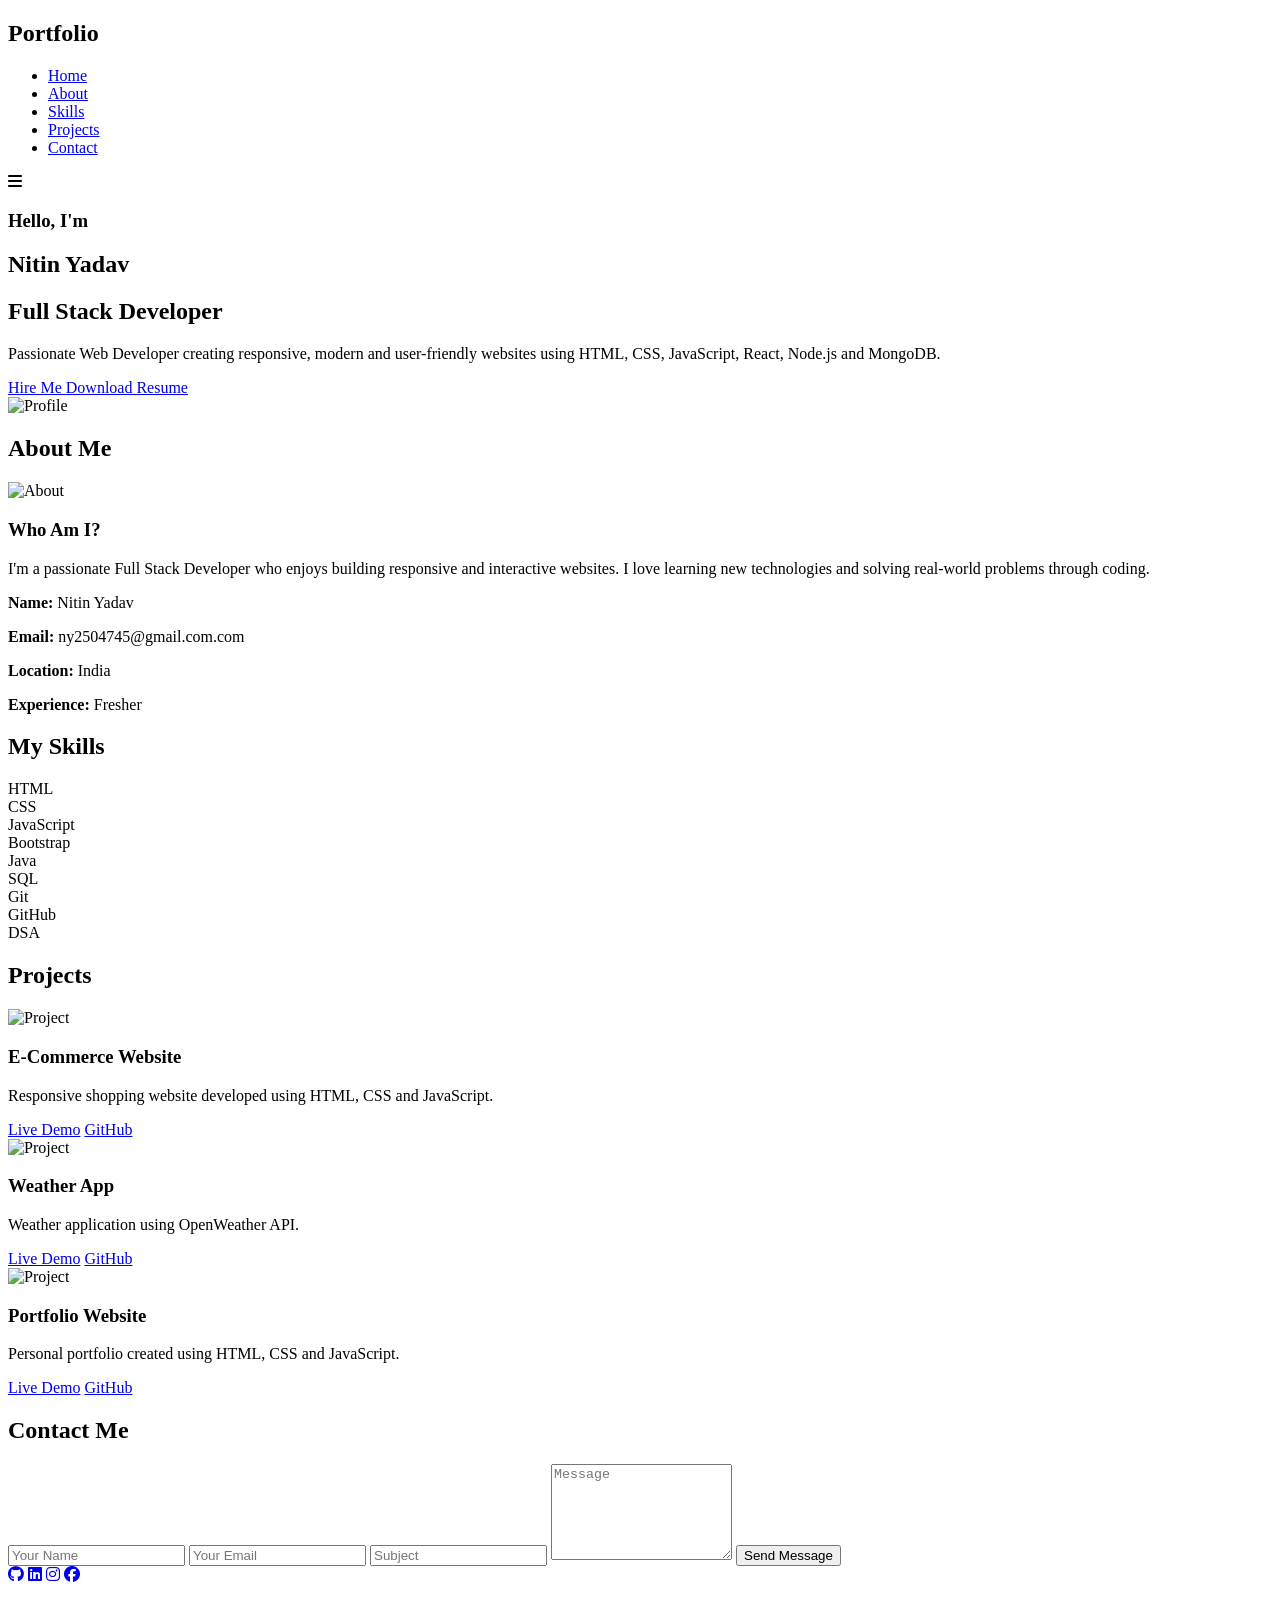
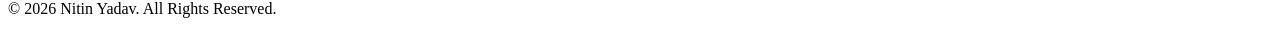
==== index.html @ 80f50600 "Rename portfolio/index.html to index.html" ====
<!DOCTYPE html>
<html lang="en">

<head>
    <meta charset="UTF-8">
    <meta name="viewport" content="width=device-width, initial-scale=1.0">
    <title>Nitin Yadav | Portfolio</title>

    <!-- Google Font -->
    <link href="https://fonts.googleapis.com/css2?family=Poppins:wght@300;400;500;600;700&display=swap"
        rel="stylesheet">

    <!-- Font Awesome -->
    <link rel="stylesheet"
        href="https://cdnjs.cloudflare.com/ajax/libs/font-awesome/6.5.2/css/all.min.css">

    <!-- CSS -->
    <link rel="stylesheet" href="style.css">
</head>

<body>

    <!-- ================= NAVBAR ================= -->

    <header>
        <nav class="navbar">

            <div class="logo">
                <h2>Portfolio</h2>
            </div>

            <ul class="nav-links">
                <li><a href="#home">Home</a></li>
                <li><a href="#about">About</a></li>
                <li><a href="#skills">Skills</a></li>
                <li><a href="#projects">Projects</a></li>
                <li><a href="#contact">Contact</a></li>
            </ul>

            <div class="menu-btn">
                <i class="fa-solid fa-bars"></i>
            </div>

        </nav>
    </header>

    <!-- ================= HERO ================= -->

    <section id="home" class="hero">

        <div class="hero-text">

            <h3>Hello, I'm</h3>

            <h1>Nitin Yadav</h1>

            <h2>Full Stack Developer</h2>

            <p>
                Passionate Web Developer creating responsive,
                modern and user-friendly websites using HTML,
                CSS, JavaScript, React, Node.js and MongoDB.
            </p>

            <div class="hero-btn">

                <a href="#contact" class="btn">
                    Hire Me
                </a>

                <a href="CV .pdf" class="btn btn2">
                    Download Resume
                </a>

            </div>

        </div>

        <div class="hero-image">

            <img src="images/myimage.png" alt="Profile">

        </div>

    </section>

    <!-- ================= ABOUT ================= -->

    <section id="about">

        <div class="title">
            <h2>About Me</h2>
        </div>

        <div class="about-container">

            <div class="about-image">

                <img src="images/myimage.png" alt="About">

            </div>

            <div class="about-text">

                <h3>Who Am I?</h3>

                <p>
                    I'm a passionate Full Stack Developer who enjoys
                    building responsive and interactive websites.
                    I love learning new technologies and solving
                    real-world problems through coding.
                </p>

                <div class="about-info">

                    <p><strong>Name:</strong> Nitin Yadav</p>

                    <p><strong>Email:</strong> ny2504745@gmail.com.com</p>

                    <p><strong>Location:</strong> India</p>

                    <p><strong>Experience:</strong> Fresher</p>

                </div>

            </div>

        </div>

    </section>

    <!-- ================= SKILLS ================= -->

    <section id="skills">

        <div class="title">
            <h2>My Skills</h2>
        </div>

        <div class="skill-container">

            <div class="skill-box">HTML</div>

            <div class="skill-box">CSS</div>

            <div class="skill-box">JavaScript</div>

            <div class="skill-box">Bootstrap</div>

            <!-- <div class="skill-box">React</div>

            <div class="skill-box">Node.js</div>

            <div class="skill-box">Express.js</div>

            <div class="skill-box">MongoDB</div> -->

            <div class="skill-box">Java</div>

            <div class="skill-box">SQL</div>

            <div class="skill-box">Git</div>

            <div class="skill-box">GitHub</div>

            <div class="skill-box">DSA</div> 

        </div>

    </section>

    <!-- ================= PROJECTS ================= -->

    <section id="projects">

        <div class="title">
            <h2>Projects</h2>
        </div>

       <div class="project-container">

             <div class="project-card">

                <img src="images/e-commerce-img.jpg" alt="Project">

                <h3>E-Commerce Website</h3>

                <p>
                    Responsive shopping website developed using
                    HTML, CSS and JavaScript.
                </p>

                <a href="#">Live Demo</a>

                <a href="#">GitHub</a>

            </div> 

            <div class="project-card">

                <img src="images/weather-app-img.png" alt="Project">

                <h3>Weather App</h3>

                <p>
                    Weather application using OpenWeather API.
                </p>

                <a href="#">Live Demo</a>

                <a href="#">GitHub</a>

            </div>

            <div class="project-card">

                <img src="images/protfolio-project-img.png" alt="Project">

                <h3>Portfolio Website</h3>

                <p>
                    Personal portfolio created using HTML, CSS and JavaScript.
                </p>

                <a href="#">Live Demo</a>

                <a href="#">GitHub</a>

            </div>

        </div>

    </section>

    <!-- ================= CONTACT ================= -->

    <section id="contact">

        <div class="title">
            <h2>Contact Me</h2>
        </div>

        <div class="contact-container">

            <form>

                <input type="text" placeholder="Your Name">

                <input type="email" placeholder="Your Email">

                <input type="text" placeholder="Subject">

                <textarea rows="6" placeholder="Message"></textarea>

                <button type="submit">
                    Send Message
                </button>

            </form>

        </div>

    </section>

    <!-- ================= FOOTER ================= -->

    <footer>

        <div class="social">

            <a href="https://github.com/Ny8948"><i class="fab fa-github"></i></a>

            <a href=https://www.linkedin.com/in/nitin-yadav-a330062b6/><i class="fab fa-linkedin"></i></a>

            <a href="#"><i class="fab fa-instagram"></i></a>

            <a href="#"><i class="fab fa-facebook"></i></a>

        </div>

        <p>
            © 2026 Nitin Yadav. All Rights Reserved.
        </p>

    </footer>

    <!-- JavaScript -->
    <script src="script.js"></script>

</body>

</html>
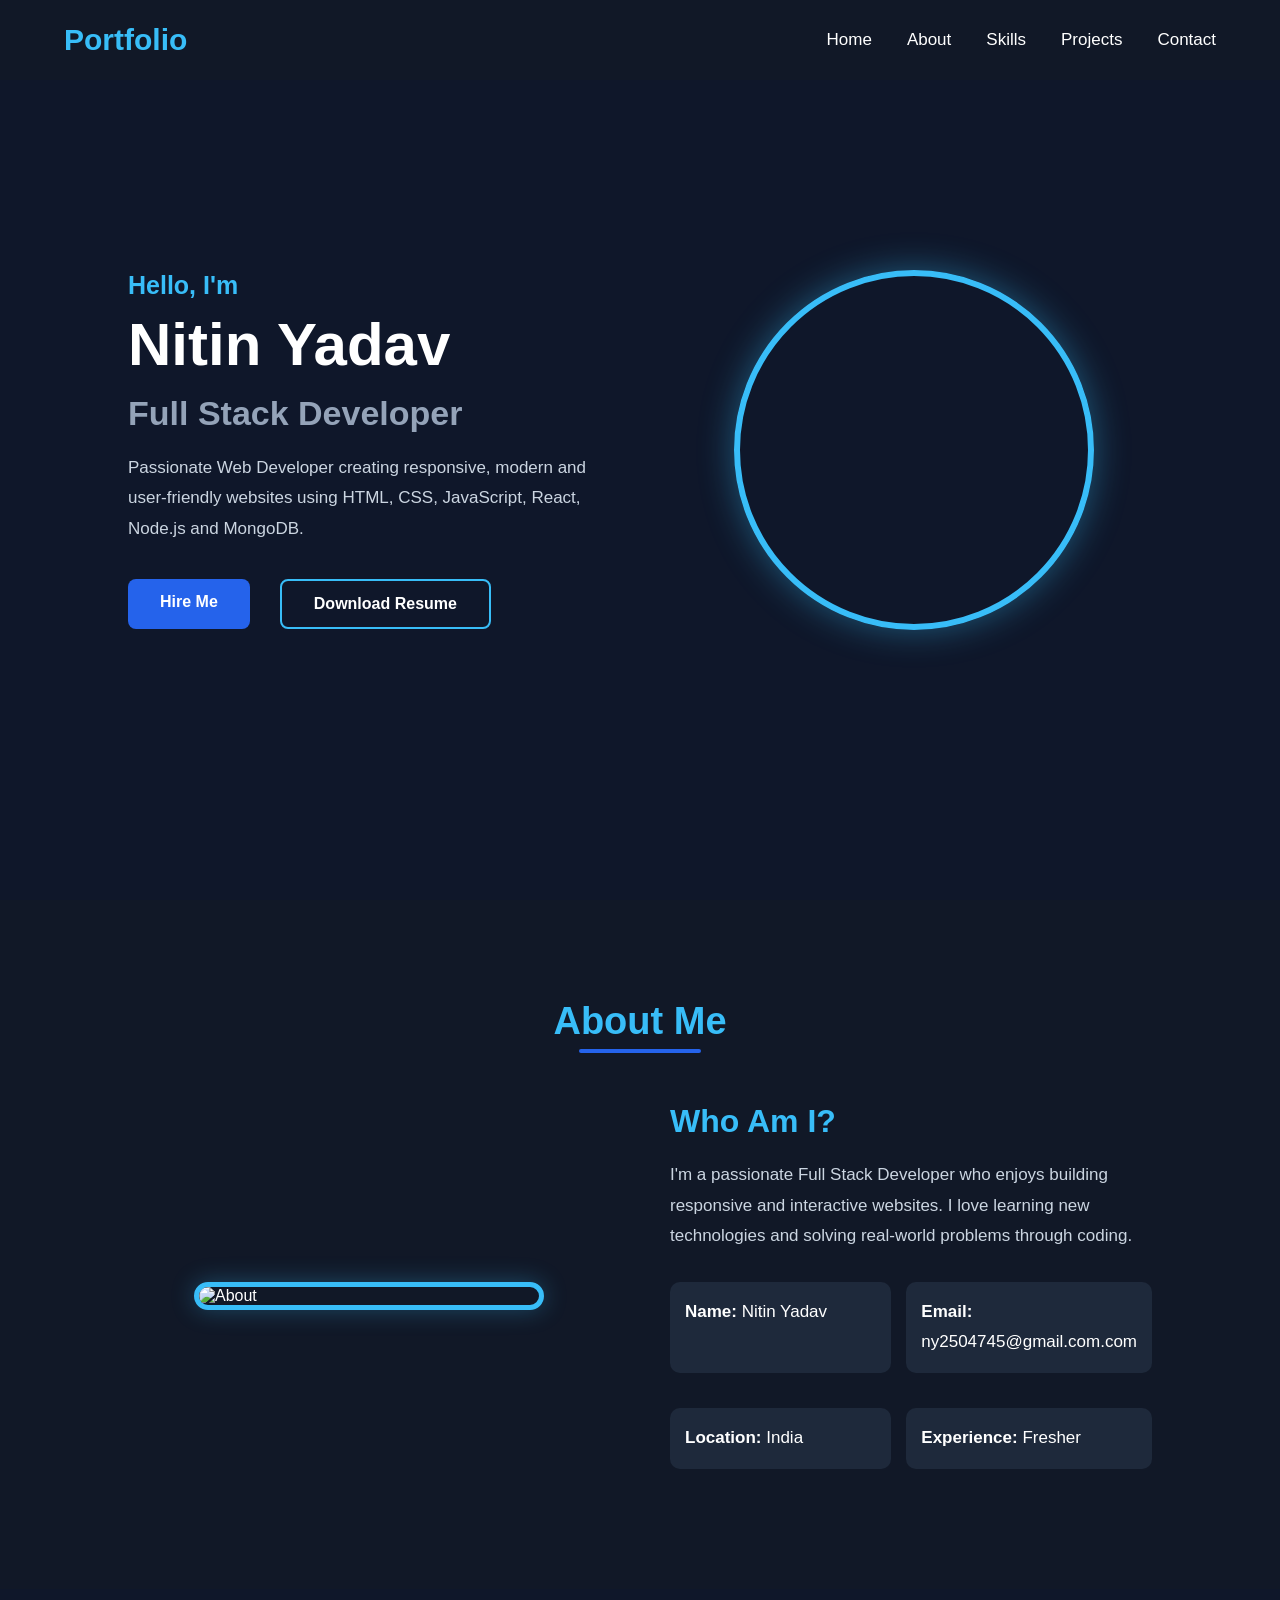
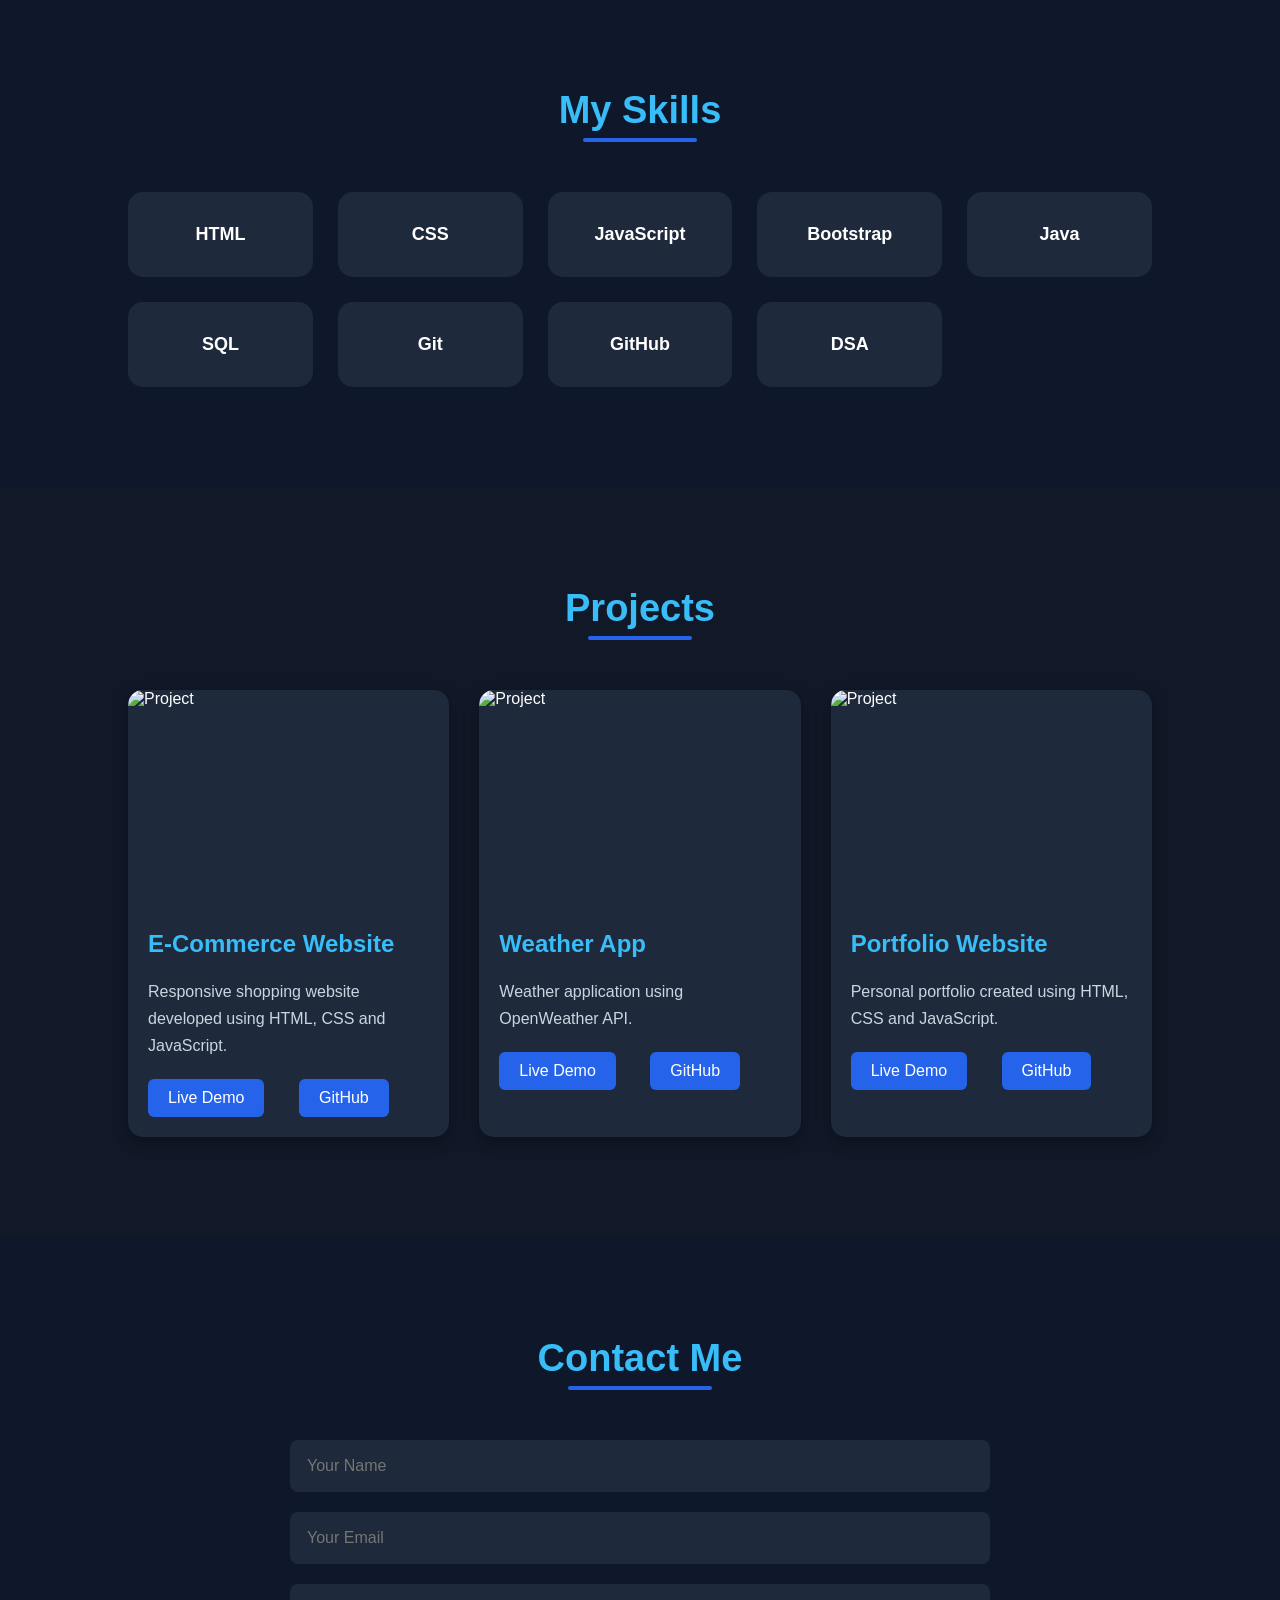
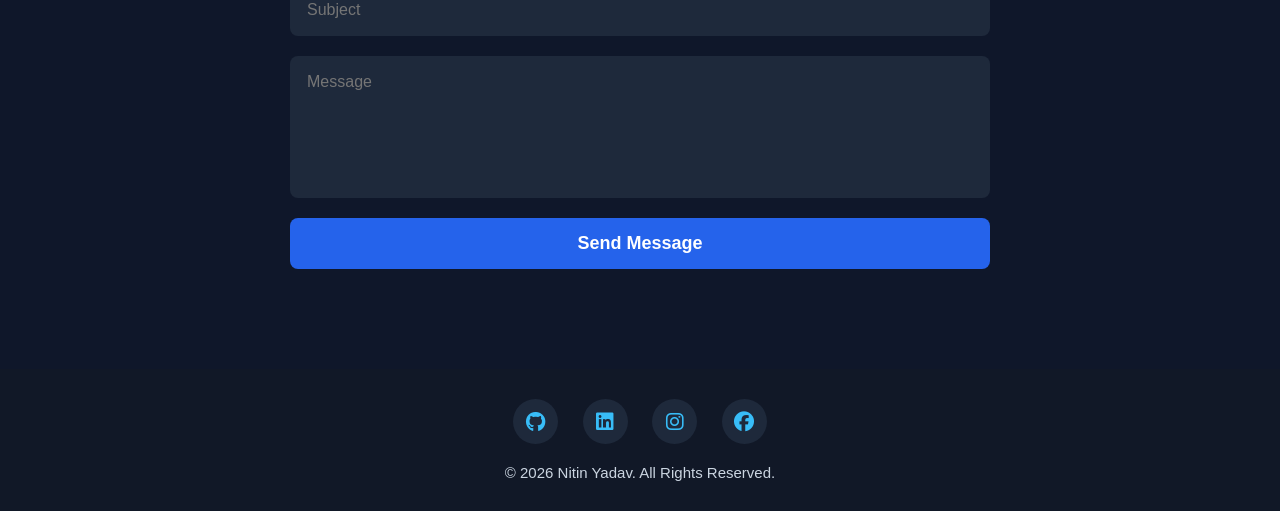
==== commit 462043f8: "Add files via upload" ====
--- a/index.html
+++ b/index.html
@@ -289,4 +289,4 @@
 
 </body>
 
-</html>
+</html>
--- a/style.css
+++ b/style.css
@@ -0,0 +1,718 @@
+/* ==========================================
+   GOOGLE FONT
+========================================== */
+@import url('https://fonts.googleapis.com/css2?family=Poppins:wght@300;400;500;600;700;800&display=swap');
+
+/* ==========================================
+   RESET
+========================================== */
+
+*{
+    margin:0;
+    padding:0;
+    box-sizing:border-box;
+    scroll-behavior:smooth;
+    font-family:'Poppins',sans-serif;
+}
+
+body{
+    background:#0f172a;
+    color:#ffffff;
+    overflow-x:hidden;
+}
+
+html{
+    scroll-behavior:smooth;
+}
+
+img{
+    width:100%;
+    display:block;
+}
+
+a{
+    text-decoration:none;
+}
+
+ul{
+    list-style:none;
+}
+
+/* ==========================================
+   COMMON
+========================================== */
+
+section{
+    padding:100px 10%;
+}
+
+.title{
+    text-align:center;
+    margin-bottom:60px;
+}
+
+.title h2{
+    font-size:38px;
+    color:#38bdf8;
+    position:relative;
+    display:inline-block;
+}
+
+.title h2::after{
+    content:"";
+    width:70%;
+    height:4px;
+    background:#2563eb;
+    position:absolute;
+    left:15%;
+    bottom:-10px;
+    border-radius:20px;
+}
+
+/* ==========================================
+   BUTTON
+========================================== */
+
+.btn{
+    display:inline-block;
+    padding:14px 32px;
+    background:#2563eb;
+    color:#fff;
+    border-radius:8px;
+    font-size:16px;
+    font-weight:600;
+    transition:.3s;
+    margin-right:15px;
+}
+
+.btn:hover{
+    background:#1d4ed8;
+    transform:translateY(-3px);
+}
+
+.btn2{
+    background:transparent;
+    border:2px solid #38bdf8;
+}
+
+.btn2:hover{
+    background:#38bdf8;
+    color:#0f172a;
+}
+
+/* ==========================================
+   NAVBAR
+========================================== */
+
+header{
+    position:fixed;
+    width:100%;
+    top:0;
+    left:0;
+    background:#111827;
+    z-index:1000;
+    box-shadow:0 3px 10px rgba(0,0,0,.3);
+}
+
+.navbar{
+    width:90%;
+    margin:auto;
+    display:flex;
+    justify-content:space-between;
+    align-items:center;
+    height:80px;
+}
+
+.logo h2{
+    color:#38bdf8;
+    font-size:30px;
+    font-weight:700;
+}
+
+.nav-links{
+    display:flex;
+    gap:35px;
+}
+
+.nav-links li a{
+    color:#fff;
+    font-size:17px;
+    transition:.3s;
+}
+
+.nav-links li a:hover{
+    color:#38bdf8;
+}
+
+.menu-btn{
+    display:none;
+    color:#fff;
+    font-size:28px;
+    cursor:pointer;
+}
+
+/* ==========================================
+   HERO SECTION
+========================================== */
+
+.hero{
+    min-height:100vh;
+    display:flex;
+    align-items:center;
+    justify-content:space-between;
+    gap:70px;
+}
+
+.hero-text{
+    flex:1;
+}
+
+.hero-text h3{
+    font-size:25px;
+    color:#38bdf8;
+    margin-bottom:10px;
+}
+
+.hero-text h1{
+    font-size:60px;
+    margin-bottom:15px;
+}
+
+.hero-text h2{
+    font-size:34px;
+    color:#94a3b8;
+    margin-bottom:20px;
+}
+
+.hero-text p{
+    font-size:17px;
+    line-height:1.8;
+    color:#cbd5e1;
+    margin-bottom:35px;
+    max-width:600px;
+}
+
+.hero-btn{
+    display:flex;
+    flex-wrap:wrap;
+    gap:15px;
+}
+
+.hero-image{
+    flex:1;
+    display:flex;
+    justify-content:center;
+    
+    /* margin-top: auto; */
+}
+
+.hero-image img{
+    width:360px;
+    height:360px;
+    object-fit:cover;
+    background-size: cover;
+    border-radius:50%;
+    border:6px solid #38bdf8;
+    box-shadow:0 0 35px rgba(56,189,248,.4);
+    transition:.4s;
+}
+
+.hero-image img:hover{
+    transform:scale(1.05);
+}
+
+/* ==========================================
+   RESPONSIVE NAVBAR
+========================================== */
+
+@media(max-width:992px){
+
+    .hero{
+        flex-direction:column-reverse;
+        text-align:center;
+        padding-top:120px;
+    }
+
+    .hero-text p{
+        margin:auto;
+        margin-bottom:35px;
+    }
+
+    .hero-btn{
+        justify-content:center;
+    }
+
+}
+
+@media(max-width:768px){
+
+    .menu-btn{
+        display:block;
+    }
+
+    .nav-links{
+        position:absolute;
+        top:80px;
+        left:-100%;
+        width:100%;
+        background:#111827;
+        flex-direction:column;
+        text-align:center;
+        transition:.4s;
+        padding:30px 0;
+    }
+
+    .nav-links.active{
+        left:0;
+    }
+
+    .nav-links li{
+        margin:18px 0;
+    }
+
+    .hero-text h1{
+        font-size:42px;
+    }
+
+    .hero-text h2{
+        font-size:25px;
+    }
+
+    .hero-image img{
+        width:280px;
+        height:280px;
+    }
+
+}
+
+@media(max-width:500px){
+
+    section{
+        padding:80px 8%;
+    }
+
+    .title h2{
+        font-size:30px;
+    }
+
+    .hero-text h1{
+        font-size:35px;
+    }
+
+    .hero-text h2{
+        font-size:22px;
+    }
+
+    .hero-text p{
+        font-size:15px;
+    }
+
+}
+
+/* ==========================================
+   ABOUT SECTION
+========================================== */
+
+#about{
+    background:#111827;
+}
+
+.about-container{
+    display:flex;
+    justify-content:space-between;
+    align-items:center;
+    gap:60px;
+    flex-wrap:wrap;
+}
+
+.about-image{
+    flex:1;
+    display:flex;
+    justify-content:center;
+}
+
+.about-image img{
+    width:350px;
+    max-width:100%;
+    border-radius:20px;
+    border:5px solid #38bdf8;
+    box-shadow:0 0 25px rgba(56,189,248,.3);
+    transition:.4s;
+}
+
+.about-image img:hover{
+    transform:scale(1.05);
+}
+
+.about-text{
+    flex:1;
+}
+
+.about-text h3{
+    font-size:32px;
+    color:#38bdf8;
+    margin-bottom:20px;
+}
+
+.about-text p{
+    color:#cbd5e1;
+    font-size:17px;
+    line-height:1.8;
+    margin-bottom:20px;
+}
+
+.about-info{
+    display:grid;
+    grid-template-columns:repeat(2,1fr);
+    gap:15px;
+    margin-top:30px;
+}
+
+.about-info p{
+    background:#1e293b;
+    padding:15px;
+    border-radius:10px;
+    color:#ffffff;
+    transition:.3s;
+}
+
+.about-info p:hover{
+    background:#2563eb;
+    transform:translateY(-5px);
+}
+
+/* ==========================================
+   SKILLS SECTION
+========================================== */
+
+#skills{
+    background:#0f172a;
+}
+
+.skill-container{
+    display:grid;
+    grid-template-columns:repeat(auto-fit,minmax(170px,1fr));
+    gap:25px;
+}
+
+.skill-box{
+    background:#1e293b;
+    padding:30px 20px;
+    text-align:center;
+    border-radius:15px;
+    color:#ffffff;
+    font-size:18px;
+    font-weight:600;
+    cursor:pointer;
+    transition:.3s;
+    border:2px solid transparent;
+}
+
+.skill-box:hover{
+    background:#2563eb;
+    border-color:#38bdf8;
+    transform:translateY(-10px);
+    box-shadow:0 10px 20px rgba(0,0,0,.4);
+}
+
+/* ==========================================
+   RESPONSIVE
+========================================== */
+
+@media(max-width:992px){
+
+    .about-container{
+        flex-direction:column;
+        text-align:center;
+    }
+
+    .about-info{
+        grid-template-columns:1fr;
+    }
+
+    .about-image{
+        margin-bottom:30px;
+    }
+
+}
+
+@media(max-width:768px){
+
+    .about-text h3{
+        font-size:28px;
+    }
+
+    .about-text p{
+        font-size:16px;
+    }
+
+    .about-image img{
+        width:280px;
+    }
+
+    .skill-container{
+        grid-template-columns:repeat(2,1fr);
+    }
+
+}
+
+@media(max-width:500px){
+
+    .skill-container{
+        grid-template-columns:1fr;
+    }
+
+    .about-text h3{
+        font-size:24px;
+    }
+
+    .about-text p{
+        font-size:15px;
+    }
+
+    .about-info p{
+        font-size:15px;
+    }
+
+    .skill-box{
+        padding:25px 15px;
+        font-size:16px;
+    }
+
+}
+
+
+/* ==========================================
+   PROJECTS SECTION
+========================================== */
+
+#projects{
+    background:#111827;
+}
+
+.project-container{
+    display:grid;
+    grid-template-columns:repeat(auto-fit,minmax(300px,1fr));
+    gap:30px;
+}
+
+.project-card{
+    background:#1e293b;
+    border-radius:15px;
+    overflow:hidden;
+    transition:.4s;
+    box-shadow:0 5px 15px rgba(0,0,0,.3);
+}
+
+.project-card:hover{
+    transform:translateY(-10px);
+    box-shadow:0 10px 25px rgba(37,99,235,.4);
+}
+
+.project-card img{
+    width:100%;
+    height:220px;
+    object-fit:cover;
+}
+
+.project-card h3{
+    font-size:24px;
+    color:#38bdf8;
+    margin:20px;
+}
+
+.project-card p{
+    color:#cbd5e1;
+    font-size:16px;
+    line-height:1.7;
+    margin:0 20px 20px;
+}
+
+.project-card a{
+    display:inline-block;
+    margin:0 10px 20px 20px;
+    padding:10px 20px;
+    background:#2563eb;
+    color:#fff;
+    border-radius:6px;
+    transition:.3s;
+}
+
+.project-card a:hover{
+    background:#38bdf8;
+    color:#0f172a;
+}
+
+/* ==========================================
+   CONTACT SECTION
+========================================== */
+
+#contact{
+    background:#0f172a;
+}
+
+.contact-container{
+    max-width:700px;
+    margin:auto;
+}
+
+.contact-container form{
+    display:flex;
+    flex-direction:column;
+    gap:20px;
+}
+
+.contact-container input,
+.contact-container textarea{
+    width:100%;
+    padding:15px;
+    background:#1e293b;
+    border:2px solid transparent;
+    border-radius:8px;
+    color:#fff;
+    font-size:16px;
+    outline:none;
+    transition:.3s;
+}
+
+.contact-container input:focus,
+.contact-container textarea:focus{
+    border-color:#38bdf8;
+}
+
+.contact-container textarea{
+    resize:none;
+}
+
+.contact-container button{
+    padding:15px;
+    border:none;
+    background:#2563eb;
+    color:#fff;
+    font-size:18px;
+    font-weight:600;
+    border-radius:8px;
+    cursor:pointer;
+    transition:.3s;
+}
+
+.contact-container button:hover{
+    background:#38bdf8;
+    color:#0f172a;
+}
+
+/* ==========================================
+   FOOTER
+========================================== */
+
+footer{
+    background:#111827;
+    padding:30px 10%;
+    text-align:center;
+}
+
+.social{
+    margin-bottom:20px;
+}
+
+.social a{
+    display:inline-flex;
+    justify-content:center;
+    align-items:center;
+    width:45px;
+    height:45px;
+    margin:0 10px;
+    border-radius:50%;
+    background:#1e293b;
+    color:#38bdf8;
+    font-size:20px;
+    transition:.3s;
+}
+
+.social a:hover{
+    background:#38bdf8;
+    color:#0f172a;
+    transform:translateY(-5px);
+}
+
+footer p{
+    color:#cbd5e1;
+    font-size:15px;
+}
+
+/* ==========================================
+   SCROLLBAR
+========================================== */
+
+::-webkit-scrollbar{
+    width:10px;
+}
+
+::-webkit-scrollbar-track{
+    background:#111827;
+}
+
+::-webkit-scrollbar-thumb{
+    background:#38bdf8;
+    border-radius:20px;
+}
+
+::-webkit-scrollbar-thumb:hover{
+    background:#2563eb;
+}
+
+/* ==========================================
+   RESPONSIVE DESIGN
+========================================== */
+
+@media(max-width:992px){
+
+    .project-container{
+        grid-template-columns:repeat(2,1fr);
+    }
+
+}
+
+@media(max-width:768px){
+
+    .project-container{
+        grid-template-columns:1fr;
+    }
+
+    .project-card img{
+        height:200px;
+    }
+
+    .project-card h3{
+        font-size:22px;
+    }
+
+    .project-card p{
+        font-size:15px;
+    }
+
+    .social a{
+        width:40px;
+        height:40px;
+        font-size:18px;
+        margin:0 6px;
+    }
+
+}
+
+@media(max-width:500px){
+
+    .contact-container input,
+    .contact-container textarea{
+        font-size:15px;
+    }
+
+    .contact-container button{
+        font-size:16px;
+    }
+
+    footer p{
+        font-size:14px;
+    }
+
+}
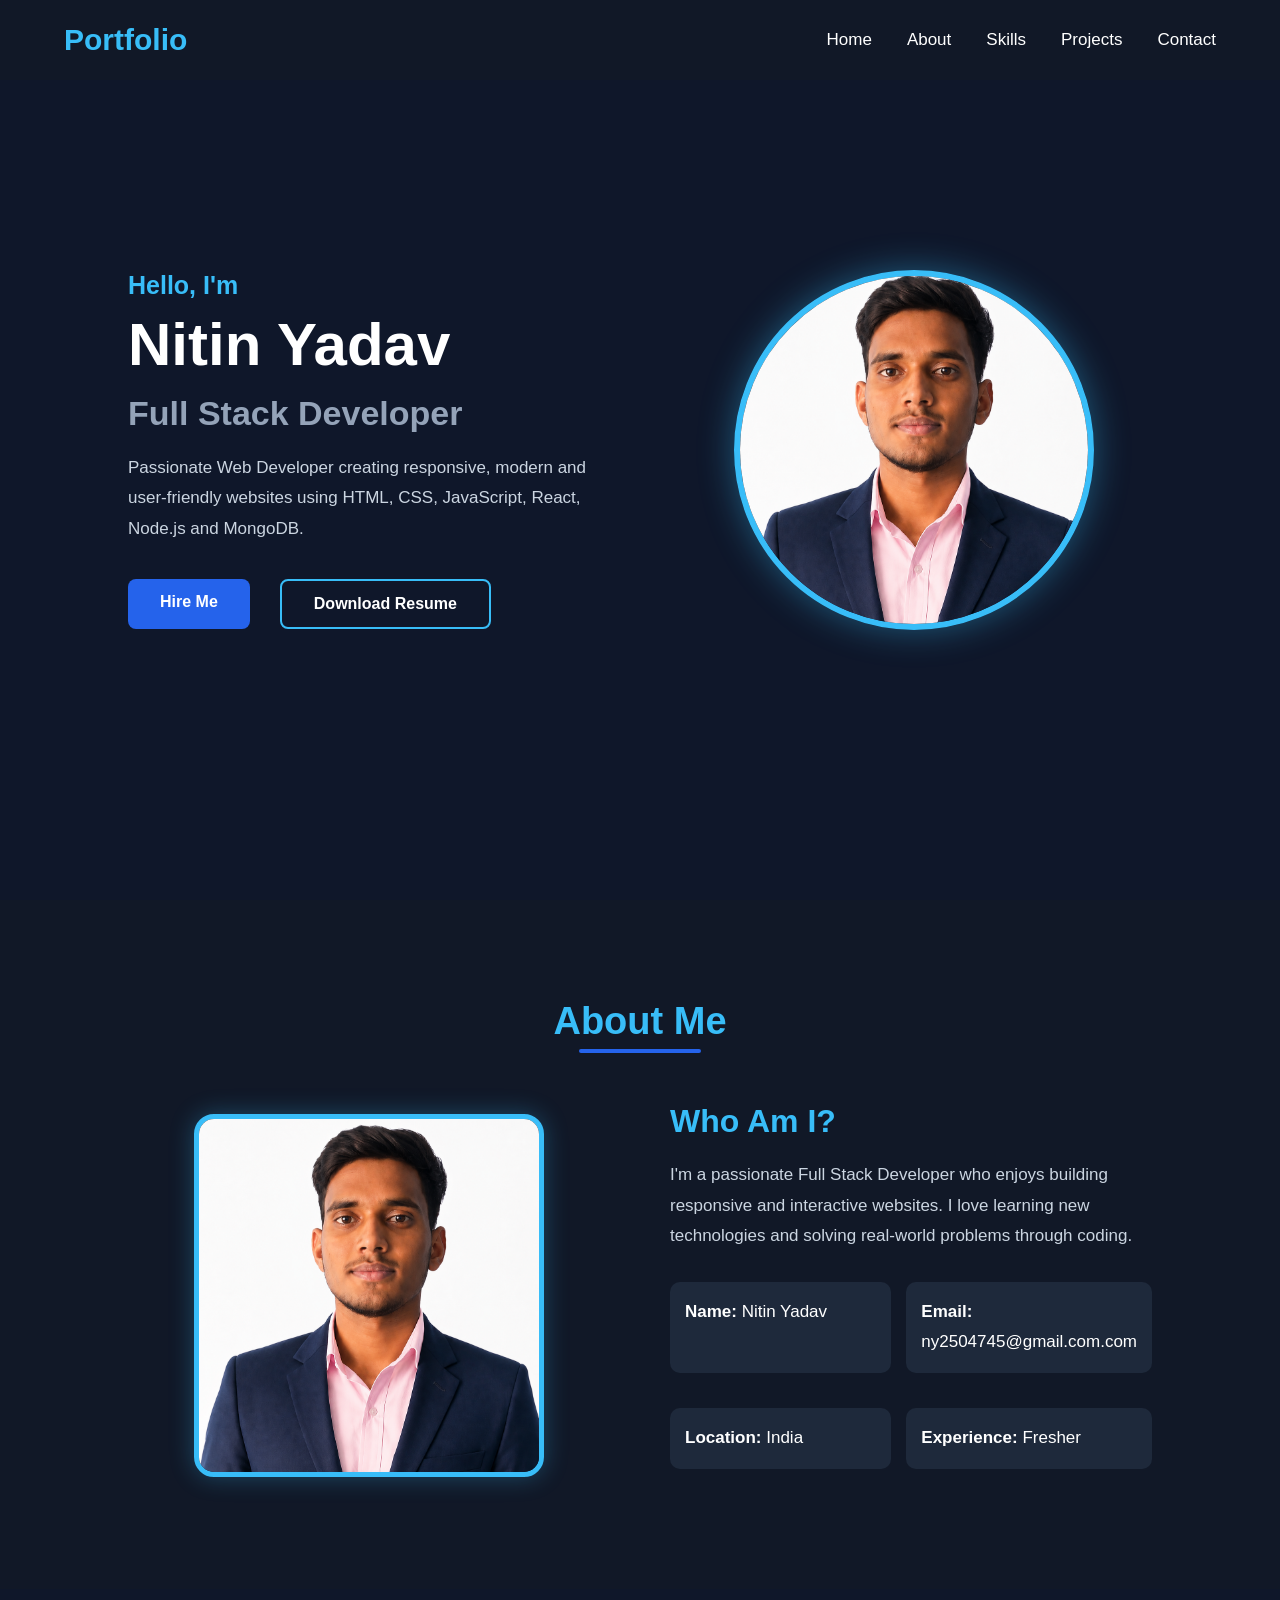
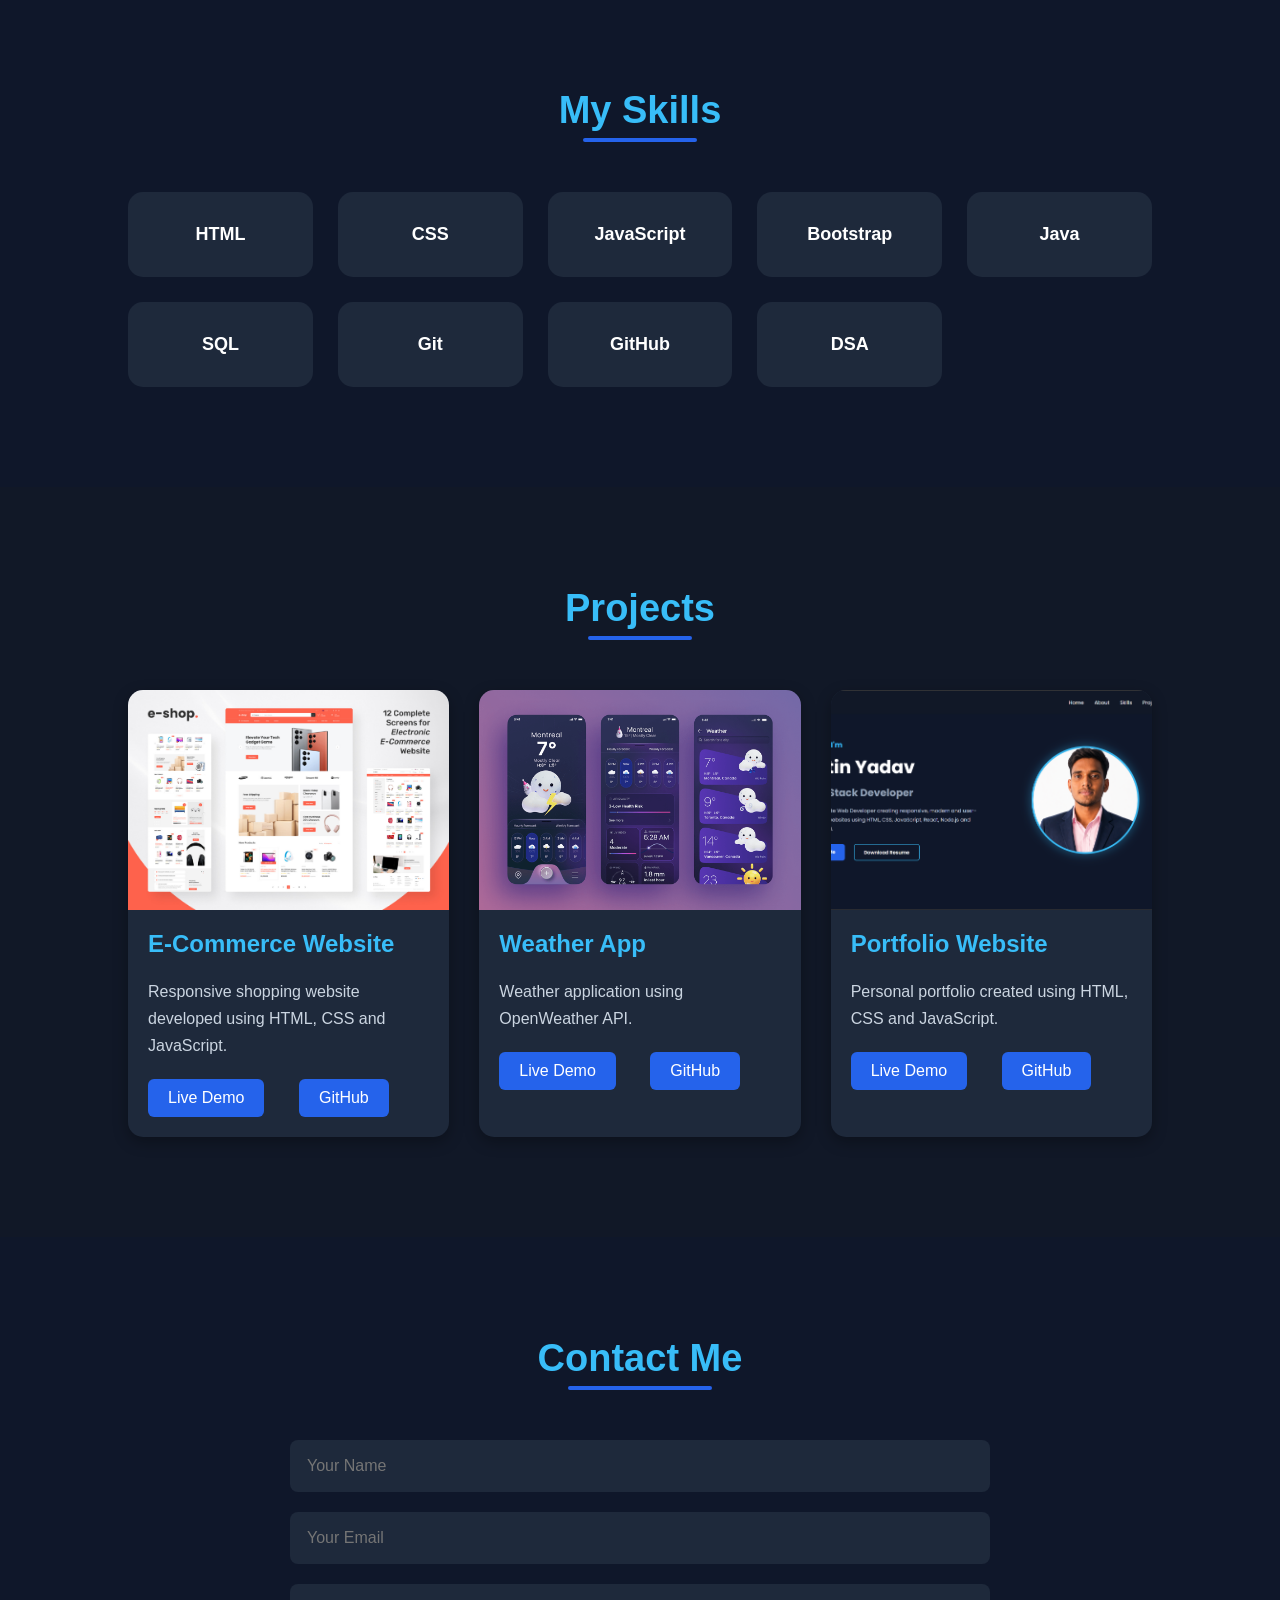
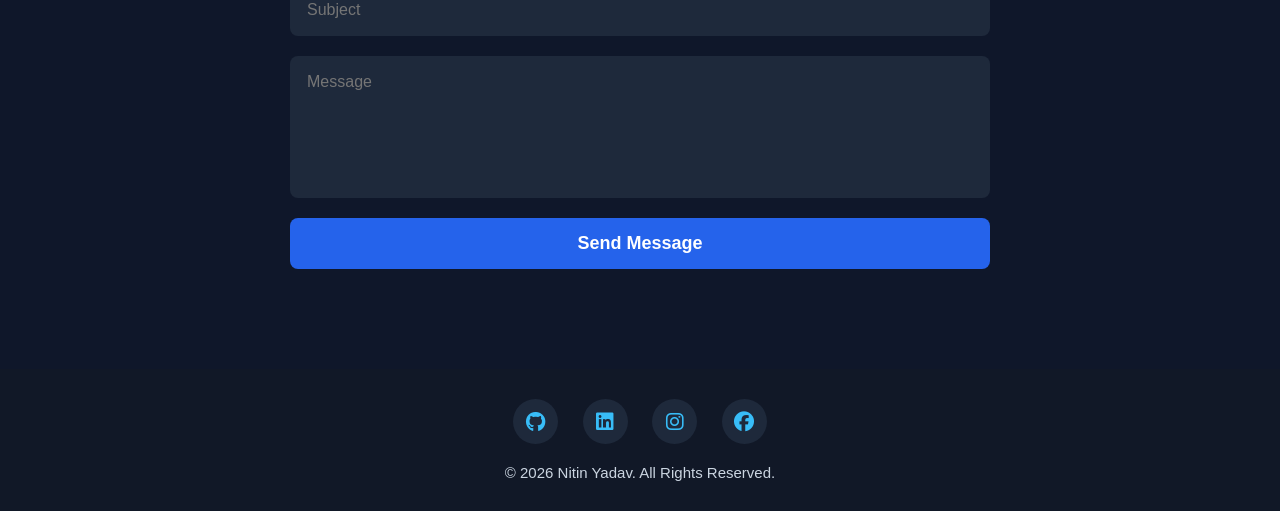
==== commit d48c8848: "Update index.html" ====
--- a/index.html
+++ b/index.html
@@ -222,7 +222,7 @@
                     Personal portfolio created using HTML, CSS and JavaScript.
                 </p>
 
-                <a href="#">Live Demo</a>
+                <a href="https://brilliant-phoenix-33eaa0.netlify.app">Live Demo</a>
 
                 <a href="#">GitHub</a>
 
@@ -289,4 +289,4 @@
 
 </body>
 
-</html>+</html>
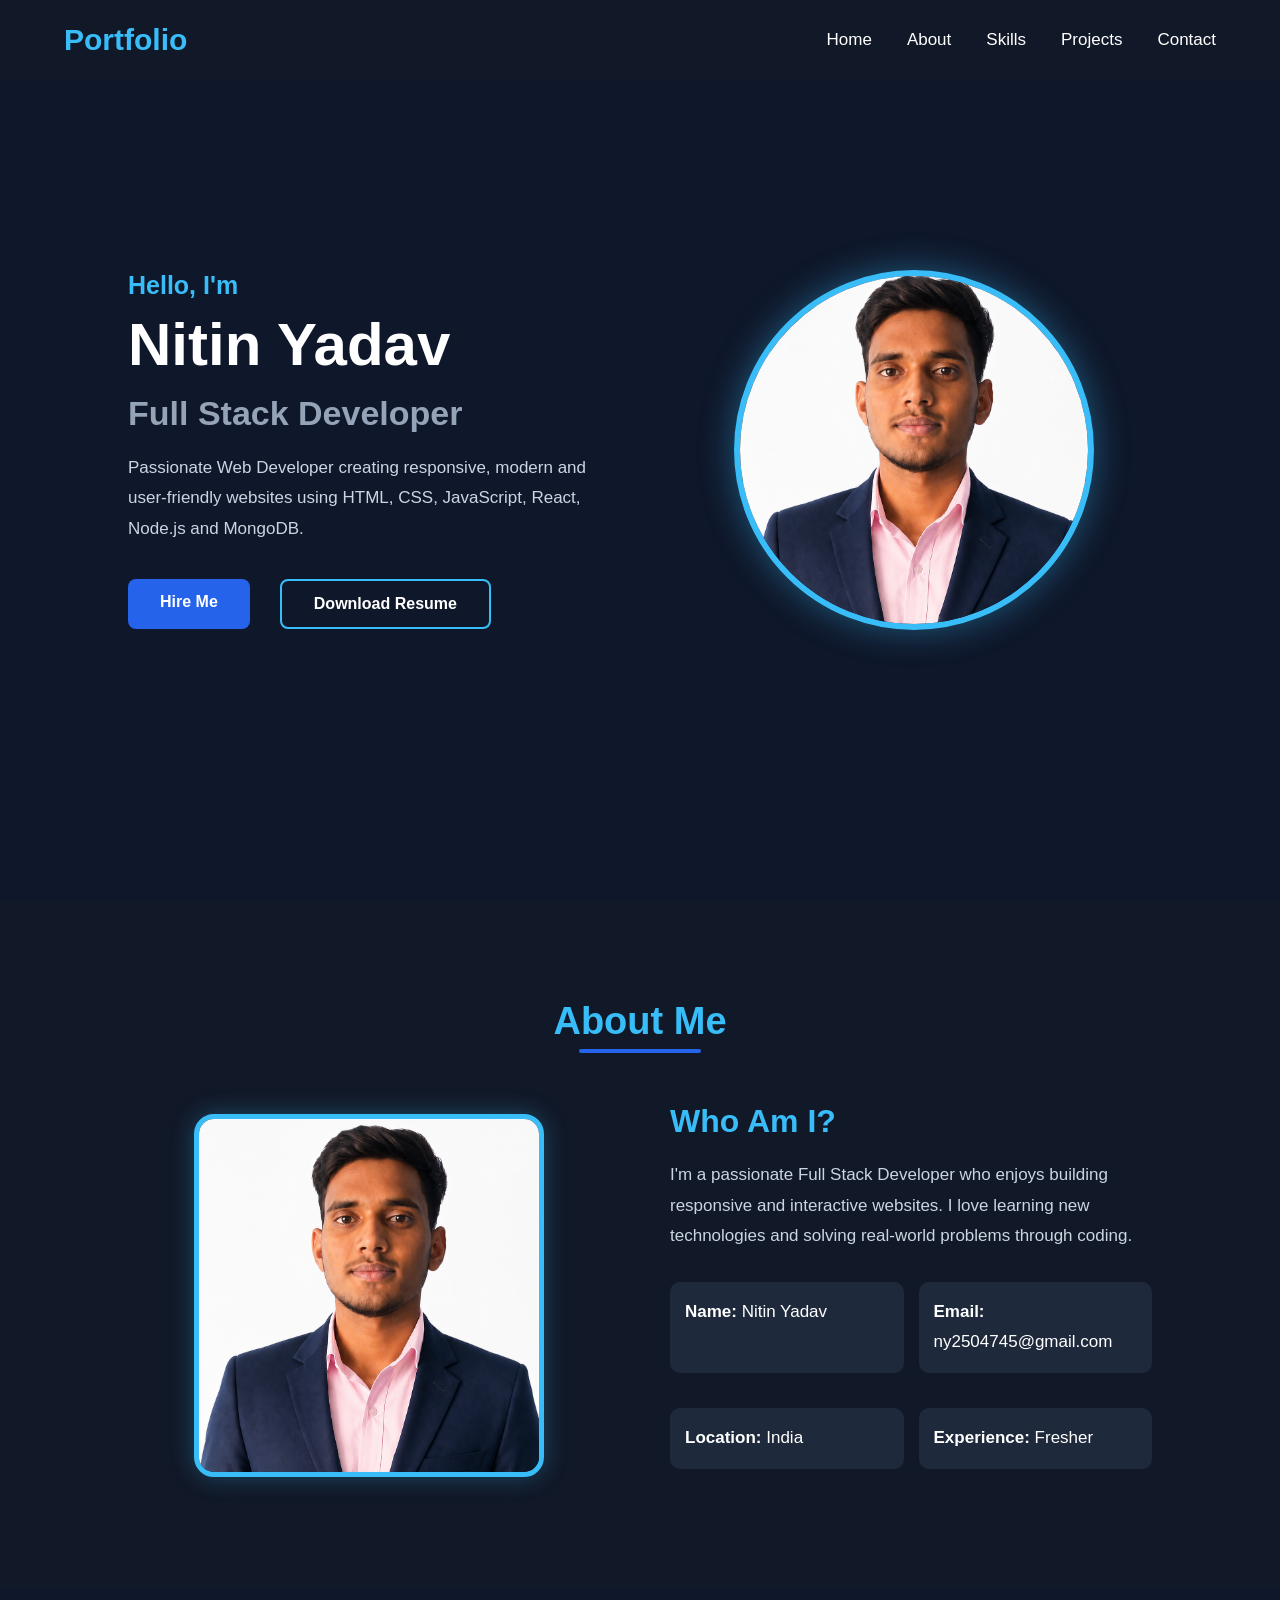
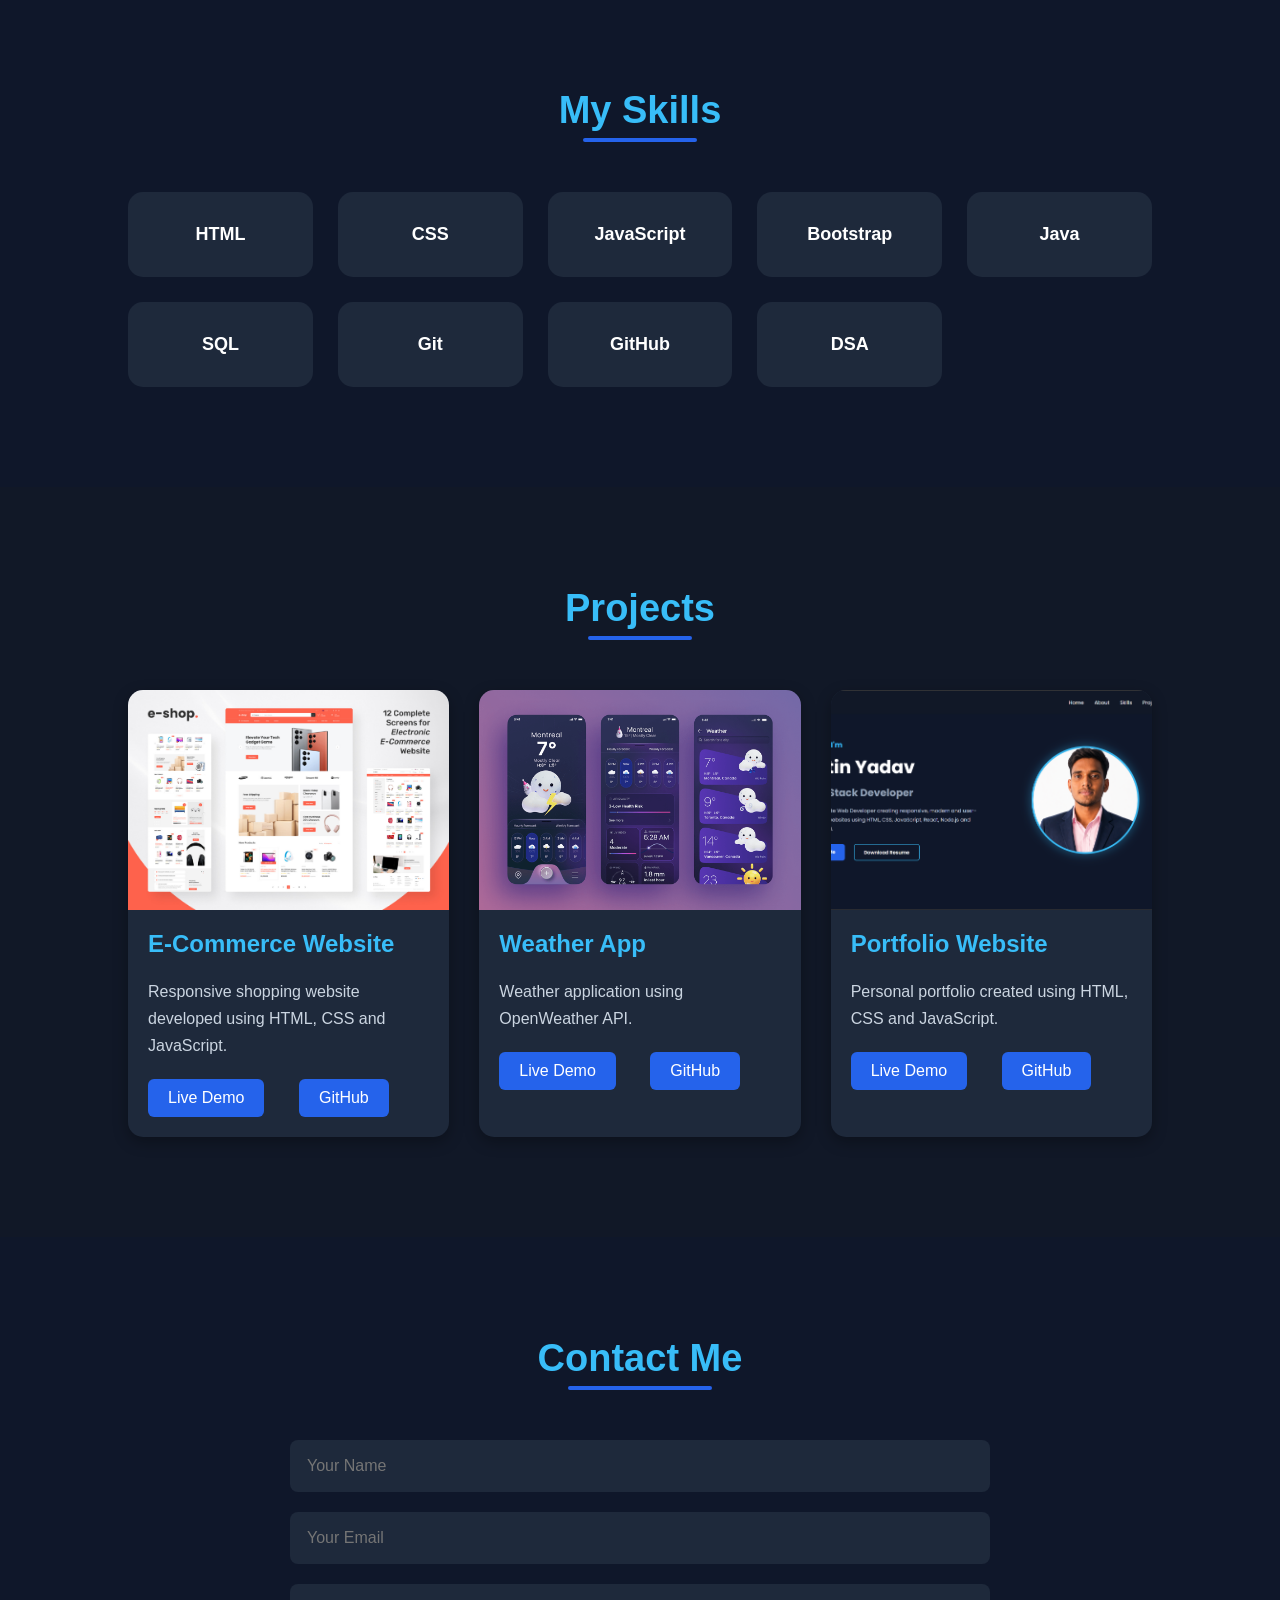
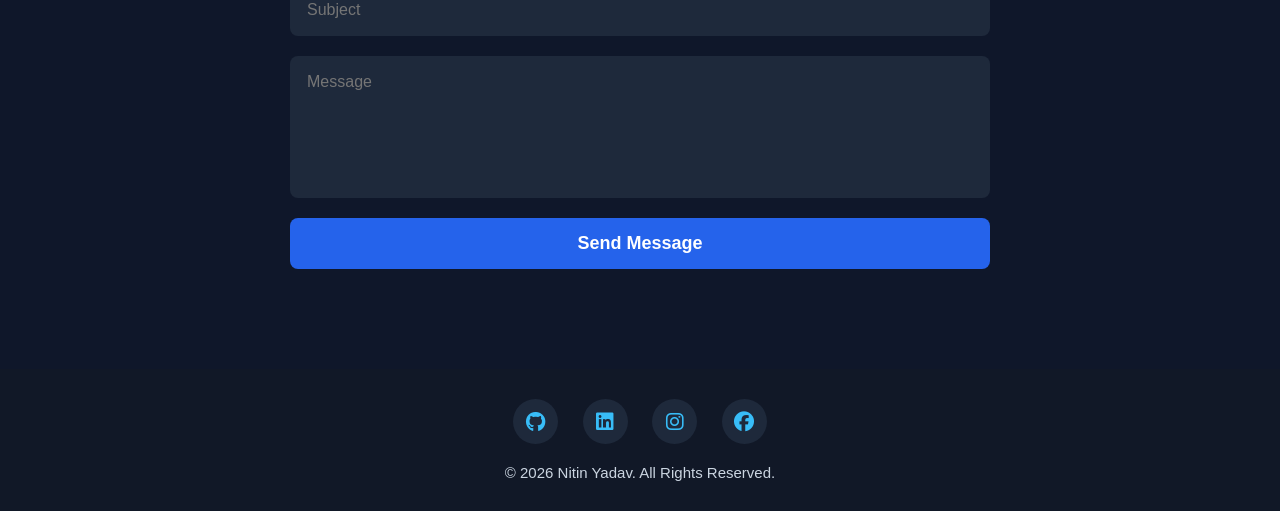
==== commit 5fa7abe3: "Update index.html" ====
--- a/index.html
+++ b/index.html
@@ -115,7 +115,7 @@
 
                     <p><strong>Name:</strong> Nitin Yadav</p>
 
-                    <p><strong>Email:</strong> ny2504745@gmail.com.com</p>
+                    <p><strong>Email:</strong> ny2504745@gmail.com</p>
 
                     <p><strong>Location:</strong> India</p>
 
@@ -224,7 +224,7 @@
 
                 <a href="https://brilliant-phoenix-33eaa0.netlify.app">Live Demo</a>
 
-                <a href="#">GitHub</a>
+                <a href="https://github.com/Ny8948/portfolio/tree/main">GitHub</a>
 
             </div>
 
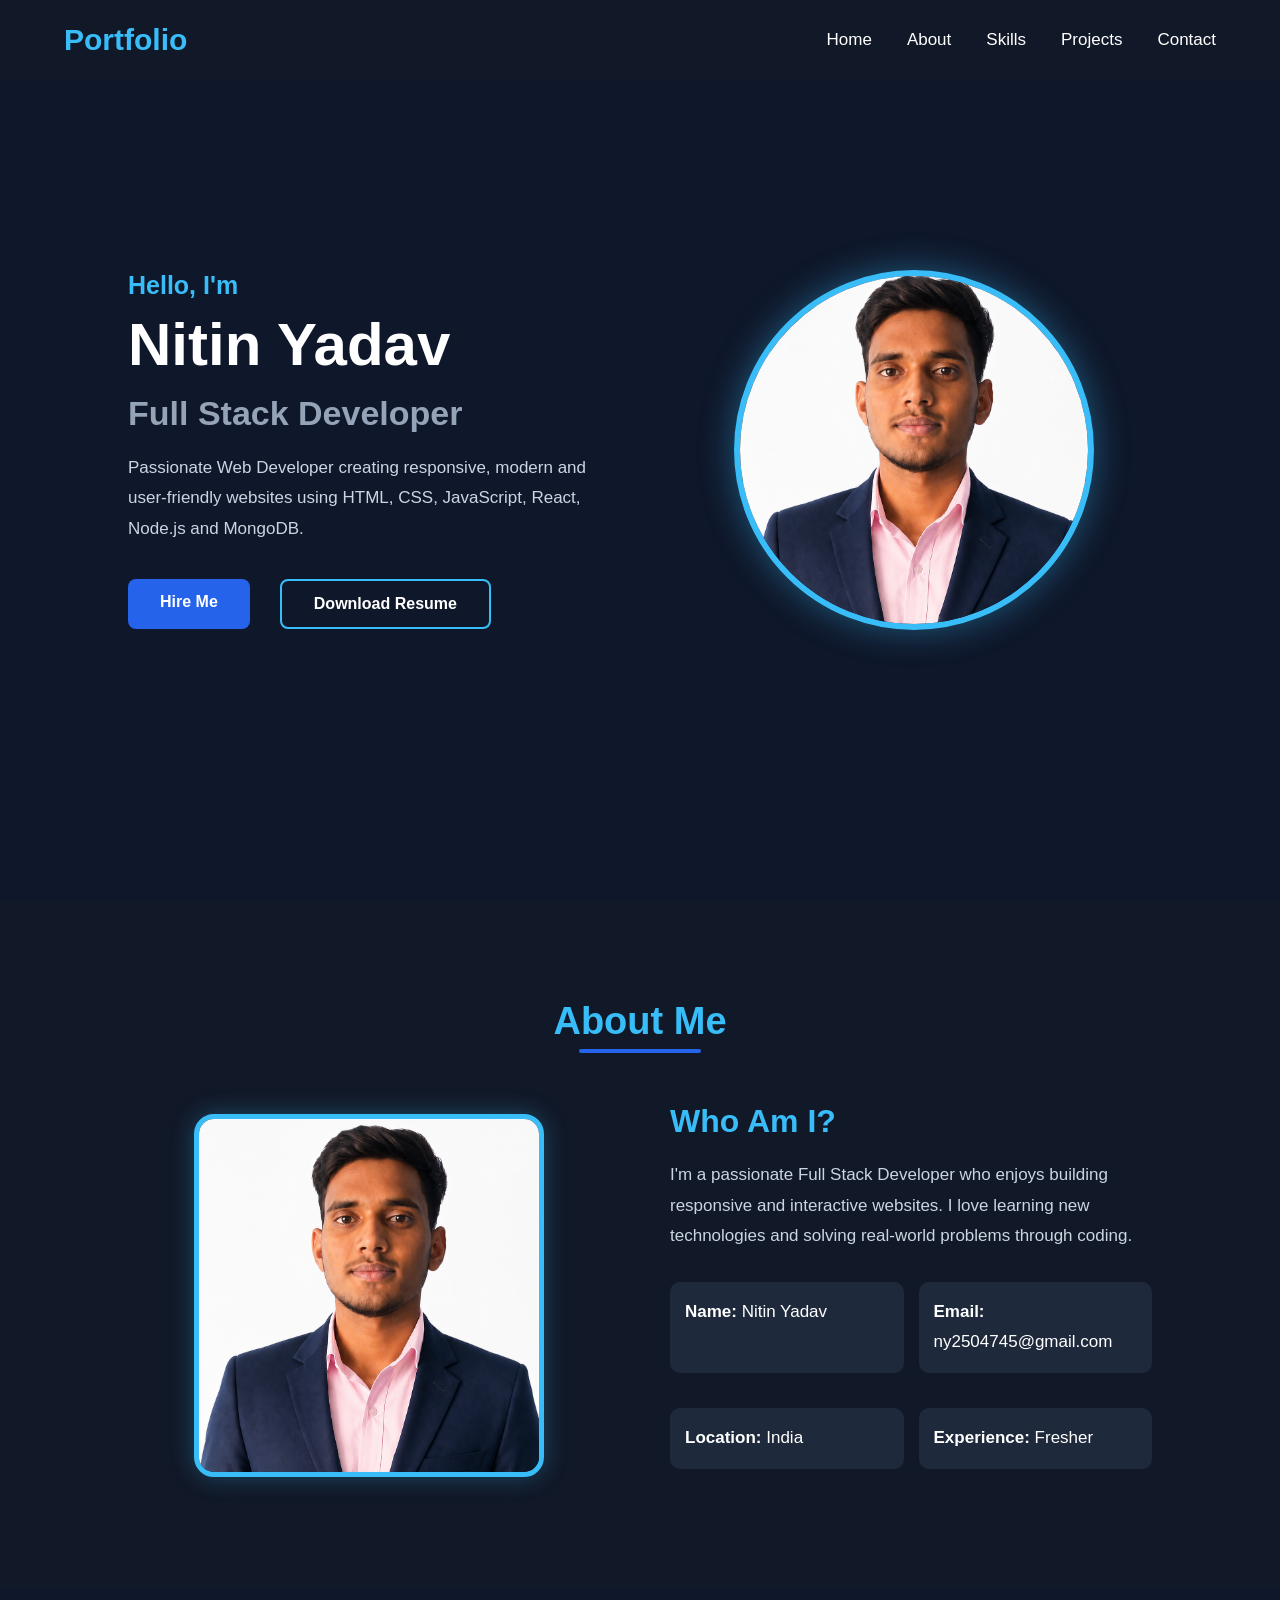
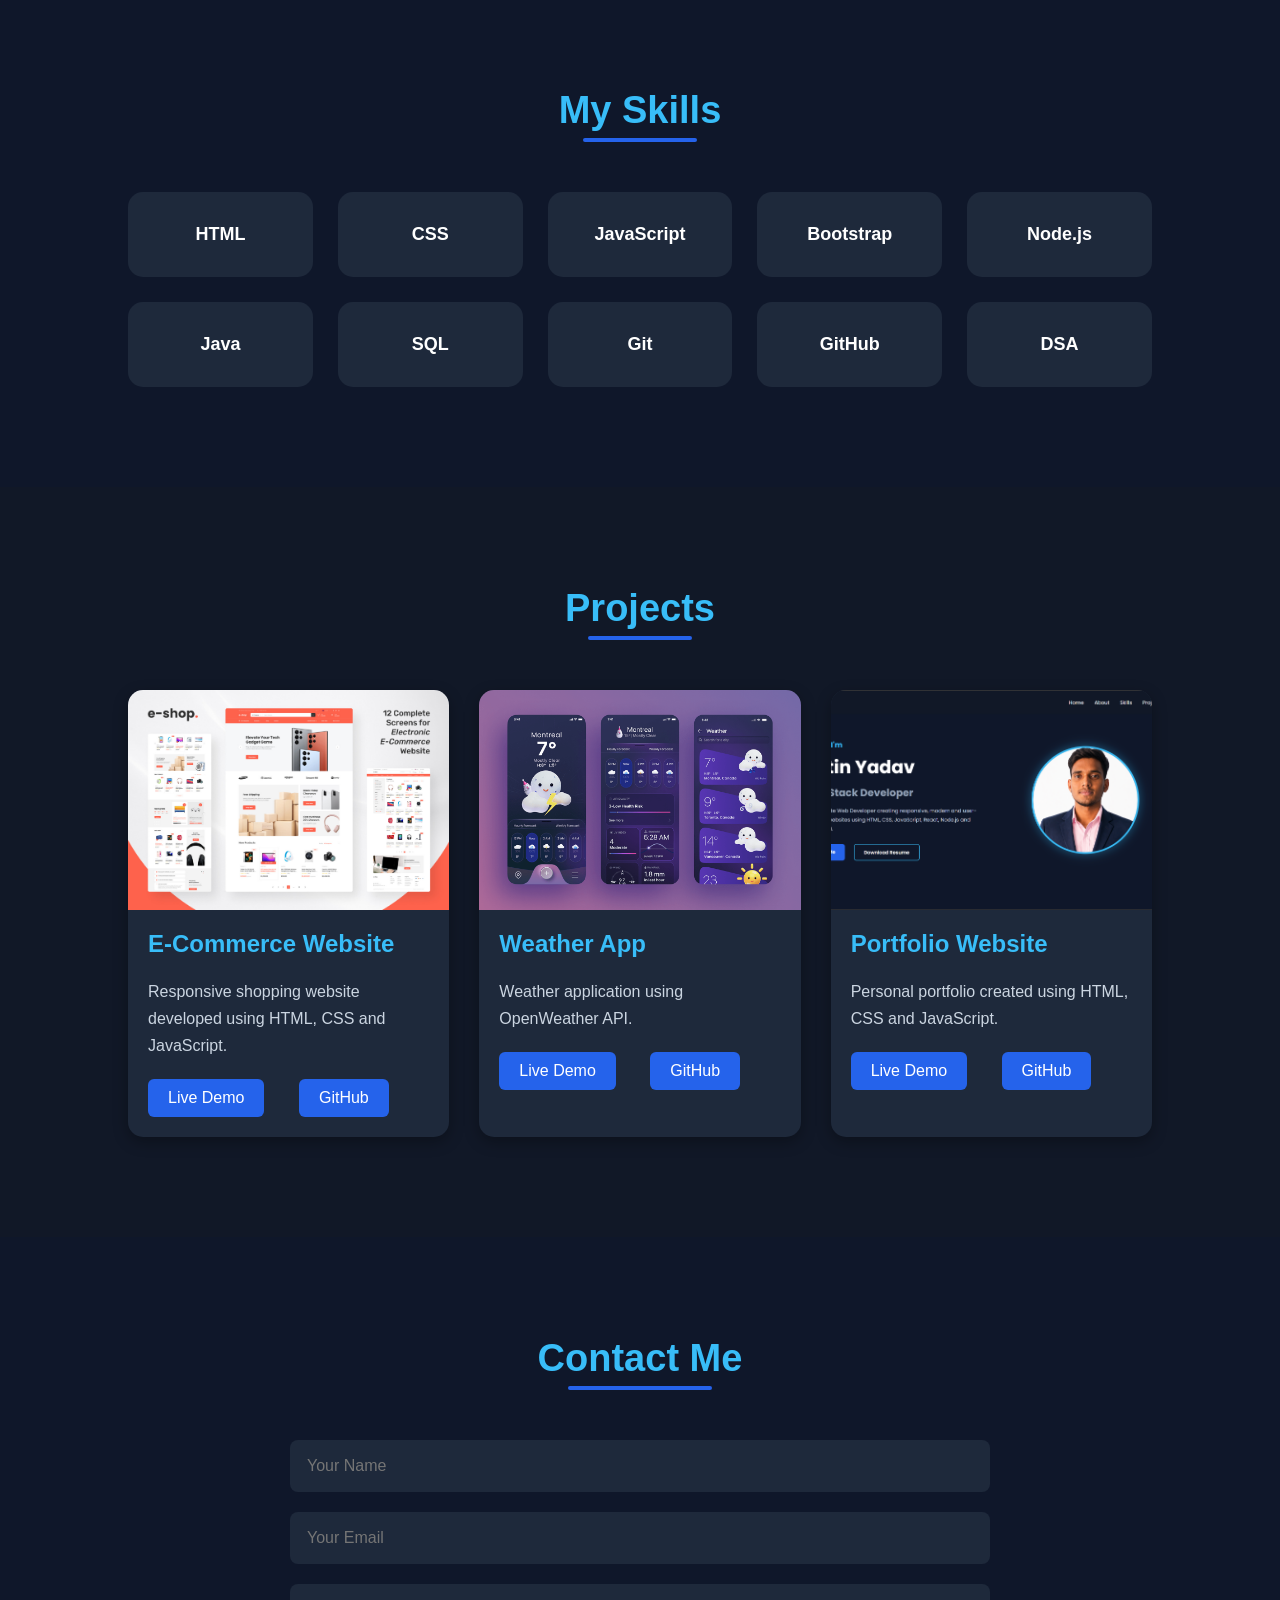
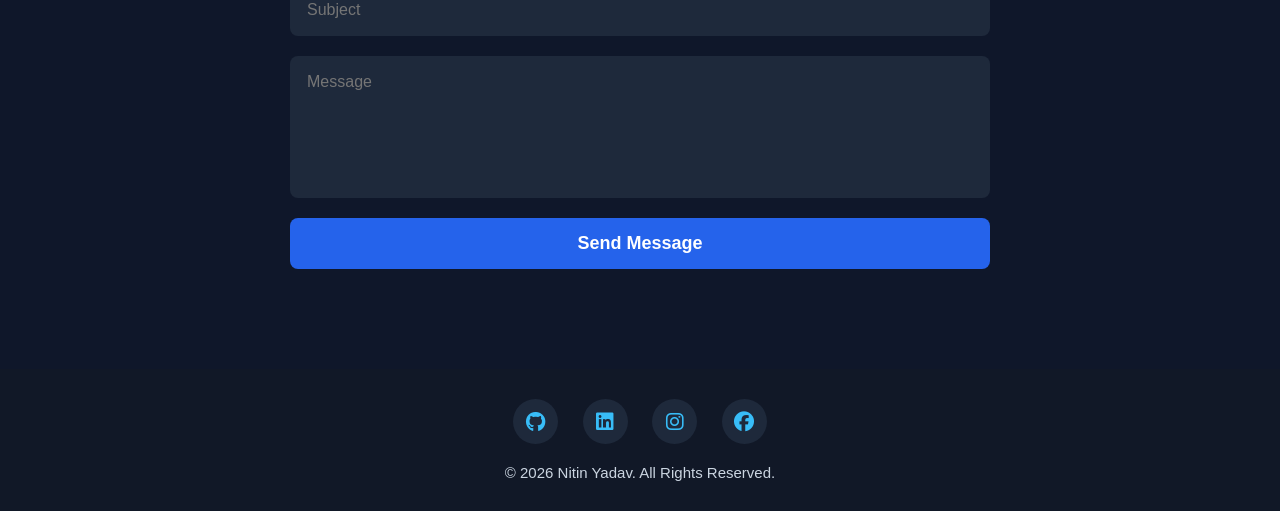
==== commit cc02e1e9: "Update index.html" ====
--- a/index.html
+++ b/index.html
@@ -147,11 +147,11 @@
 
             <div class="skill-box">Bootstrap</div>
 
-            <!-- <div class="skill-box">React</div>
+            <!-- <div class="skill-box">React</div> -->
 
             <div class="skill-box">Node.js</div>
 
-            <div class="skill-box">Express.js</div>
+             <!--<div class="skill-box">Express.js</div>
 
             <div class="skill-box">MongoDB</div> -->
 
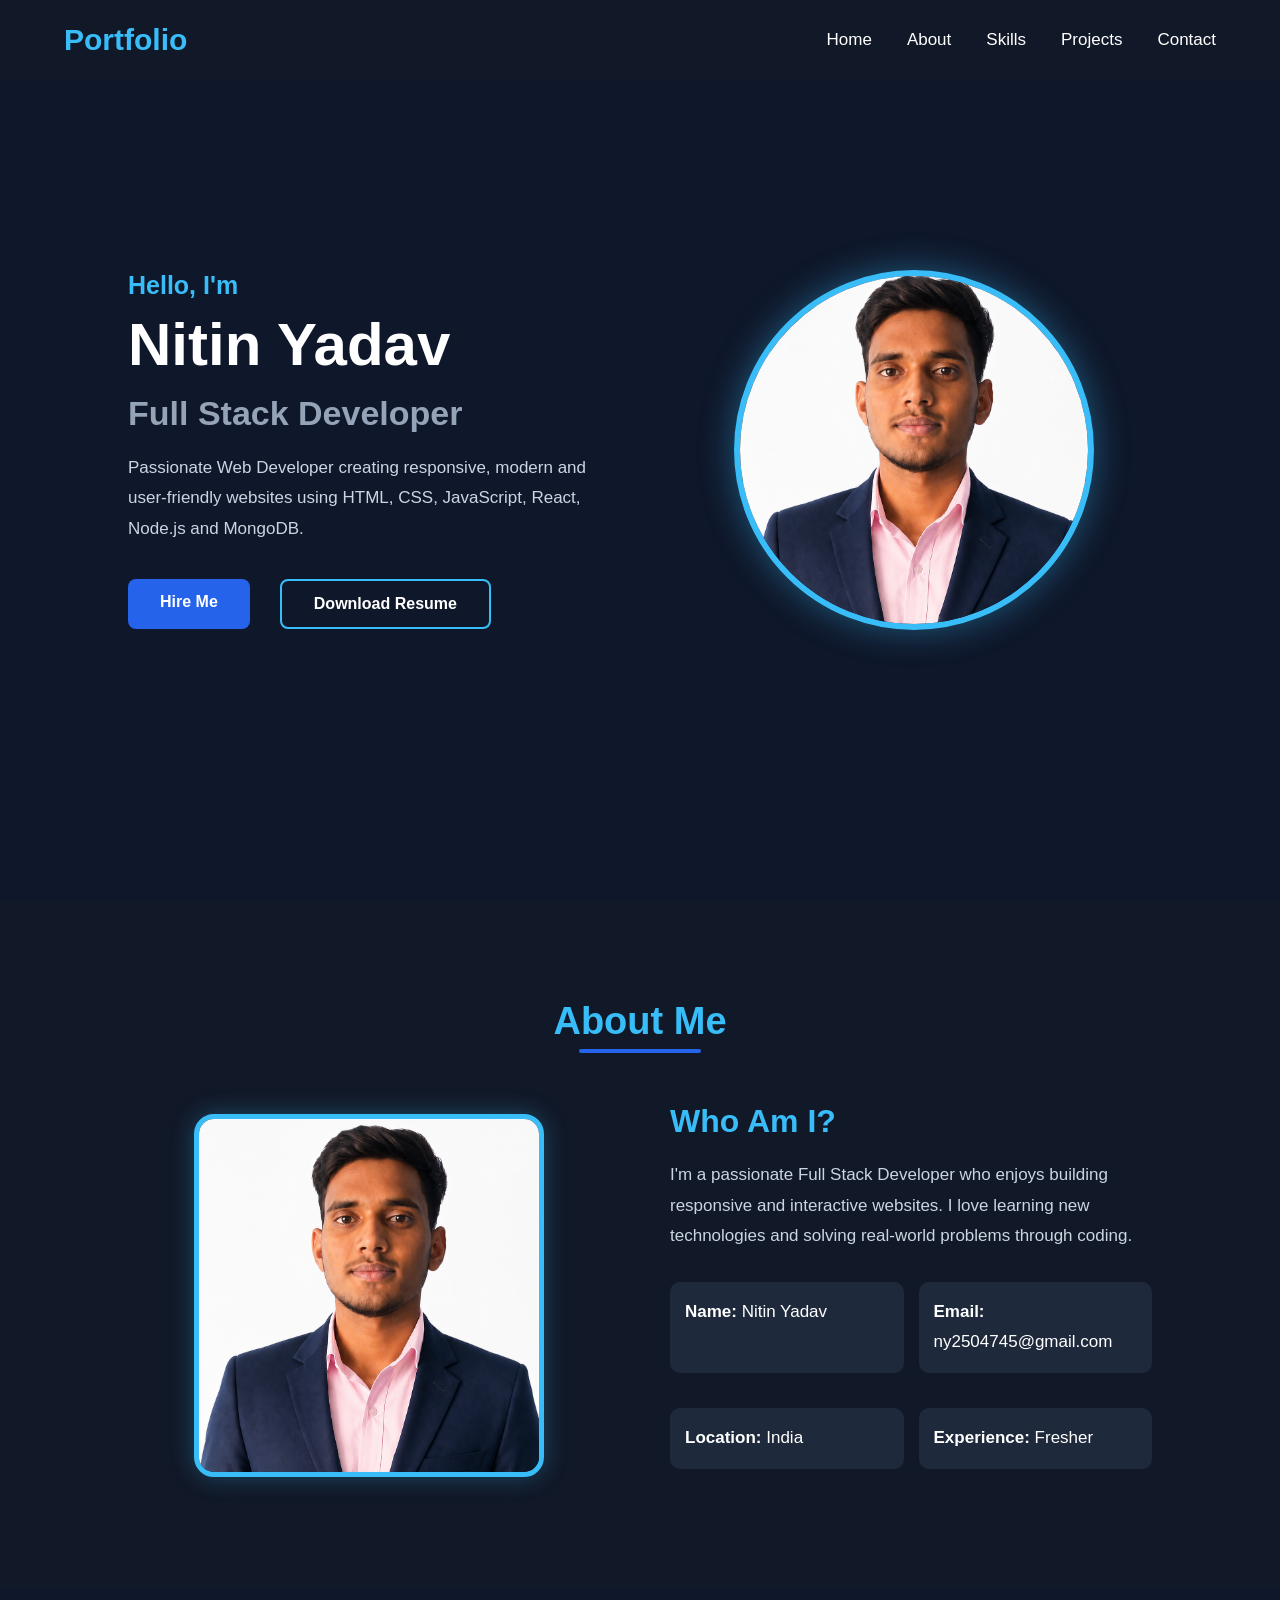
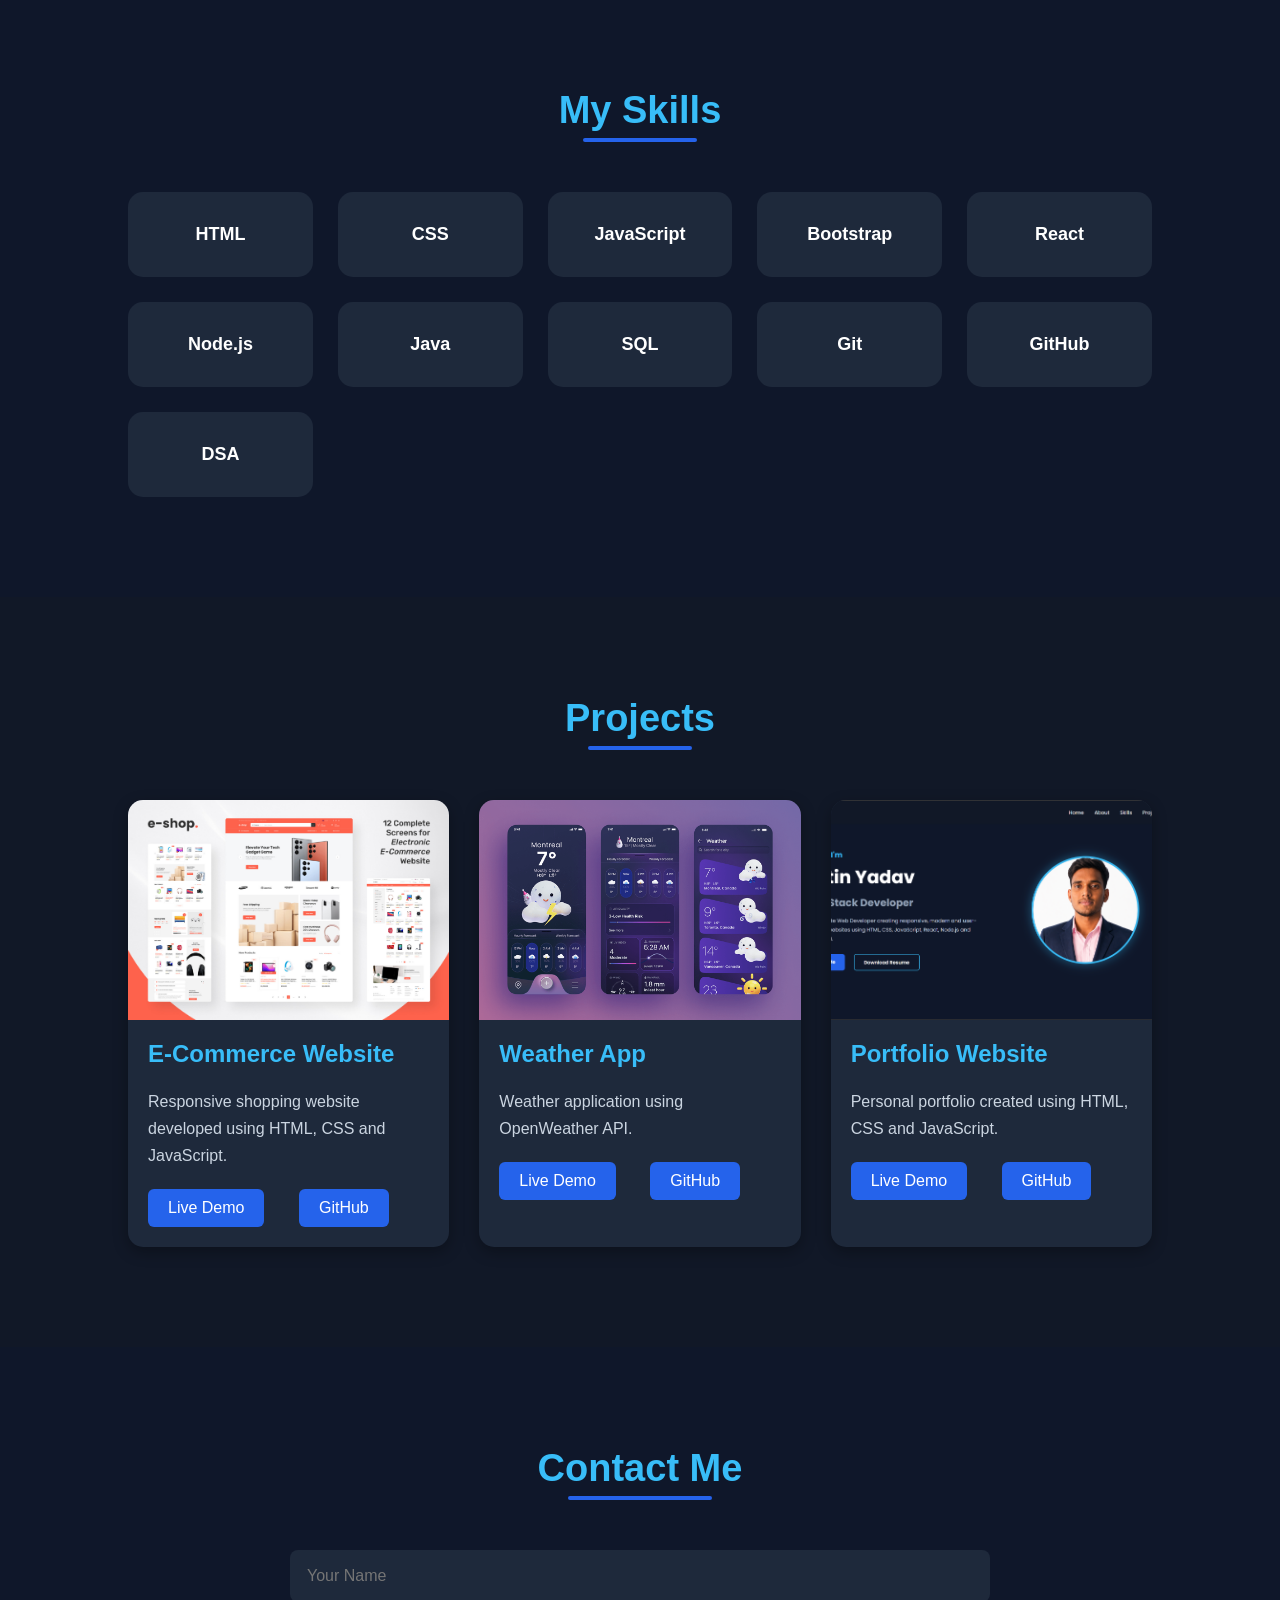
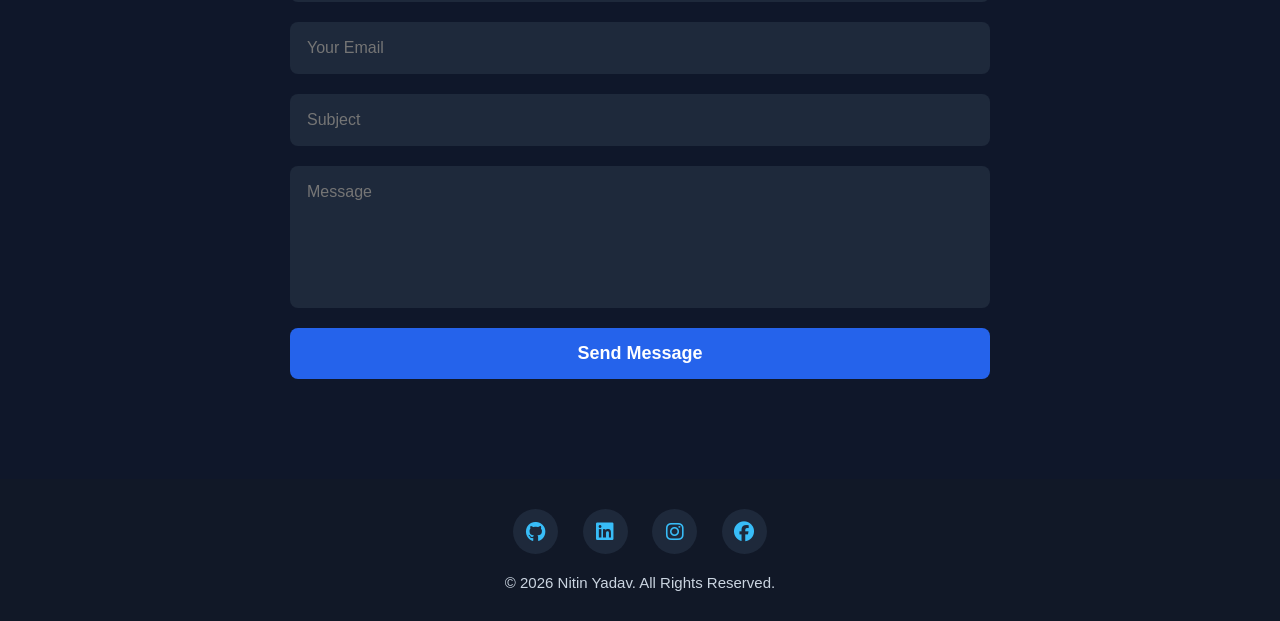
==== commit 7d91d679: "Update index.html" ====
--- a/index.html
+++ b/index.html
@@ -147,7 +147,7 @@
 
             <div class="skill-box">Bootstrap</div>
 
-            <!-- <div class="skill-box">React</div> -->
+            <div class="skill-box">React</div> 
 
             <div class="skill-box">Node.js</div>
 
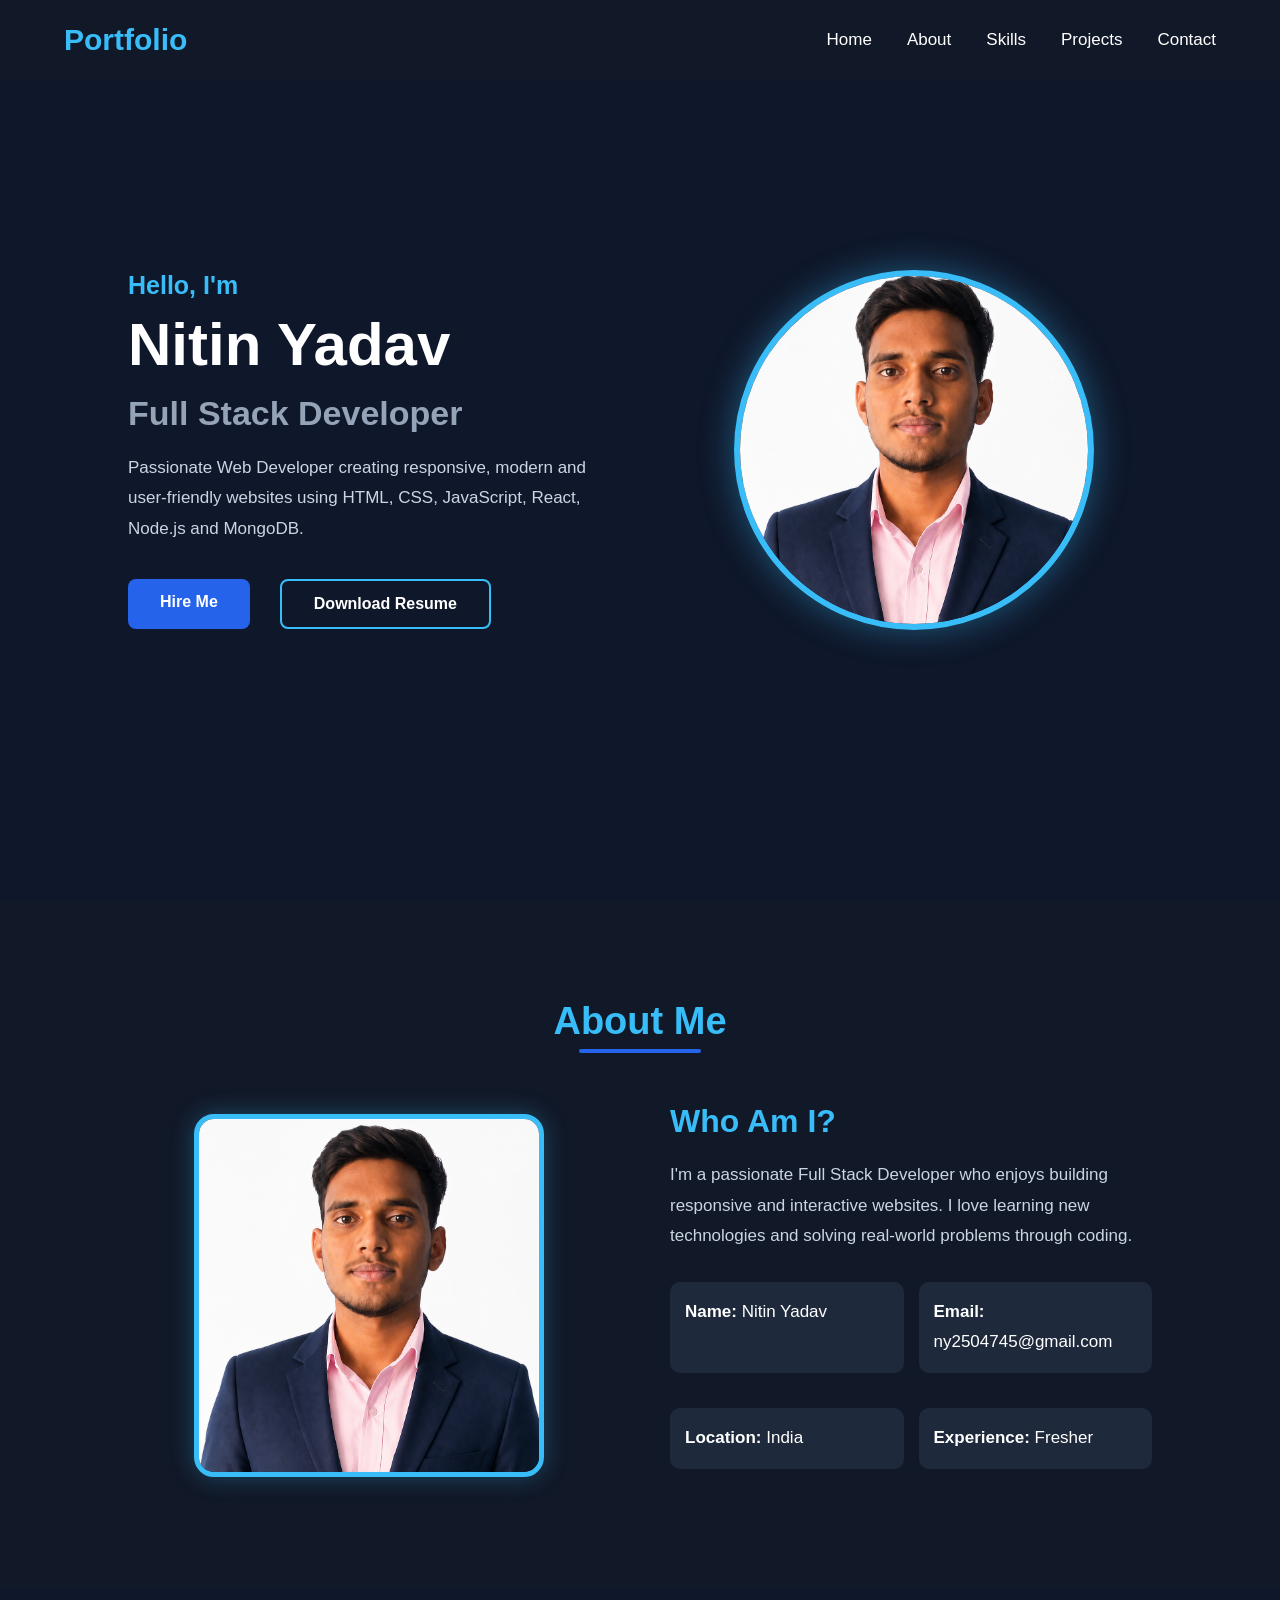
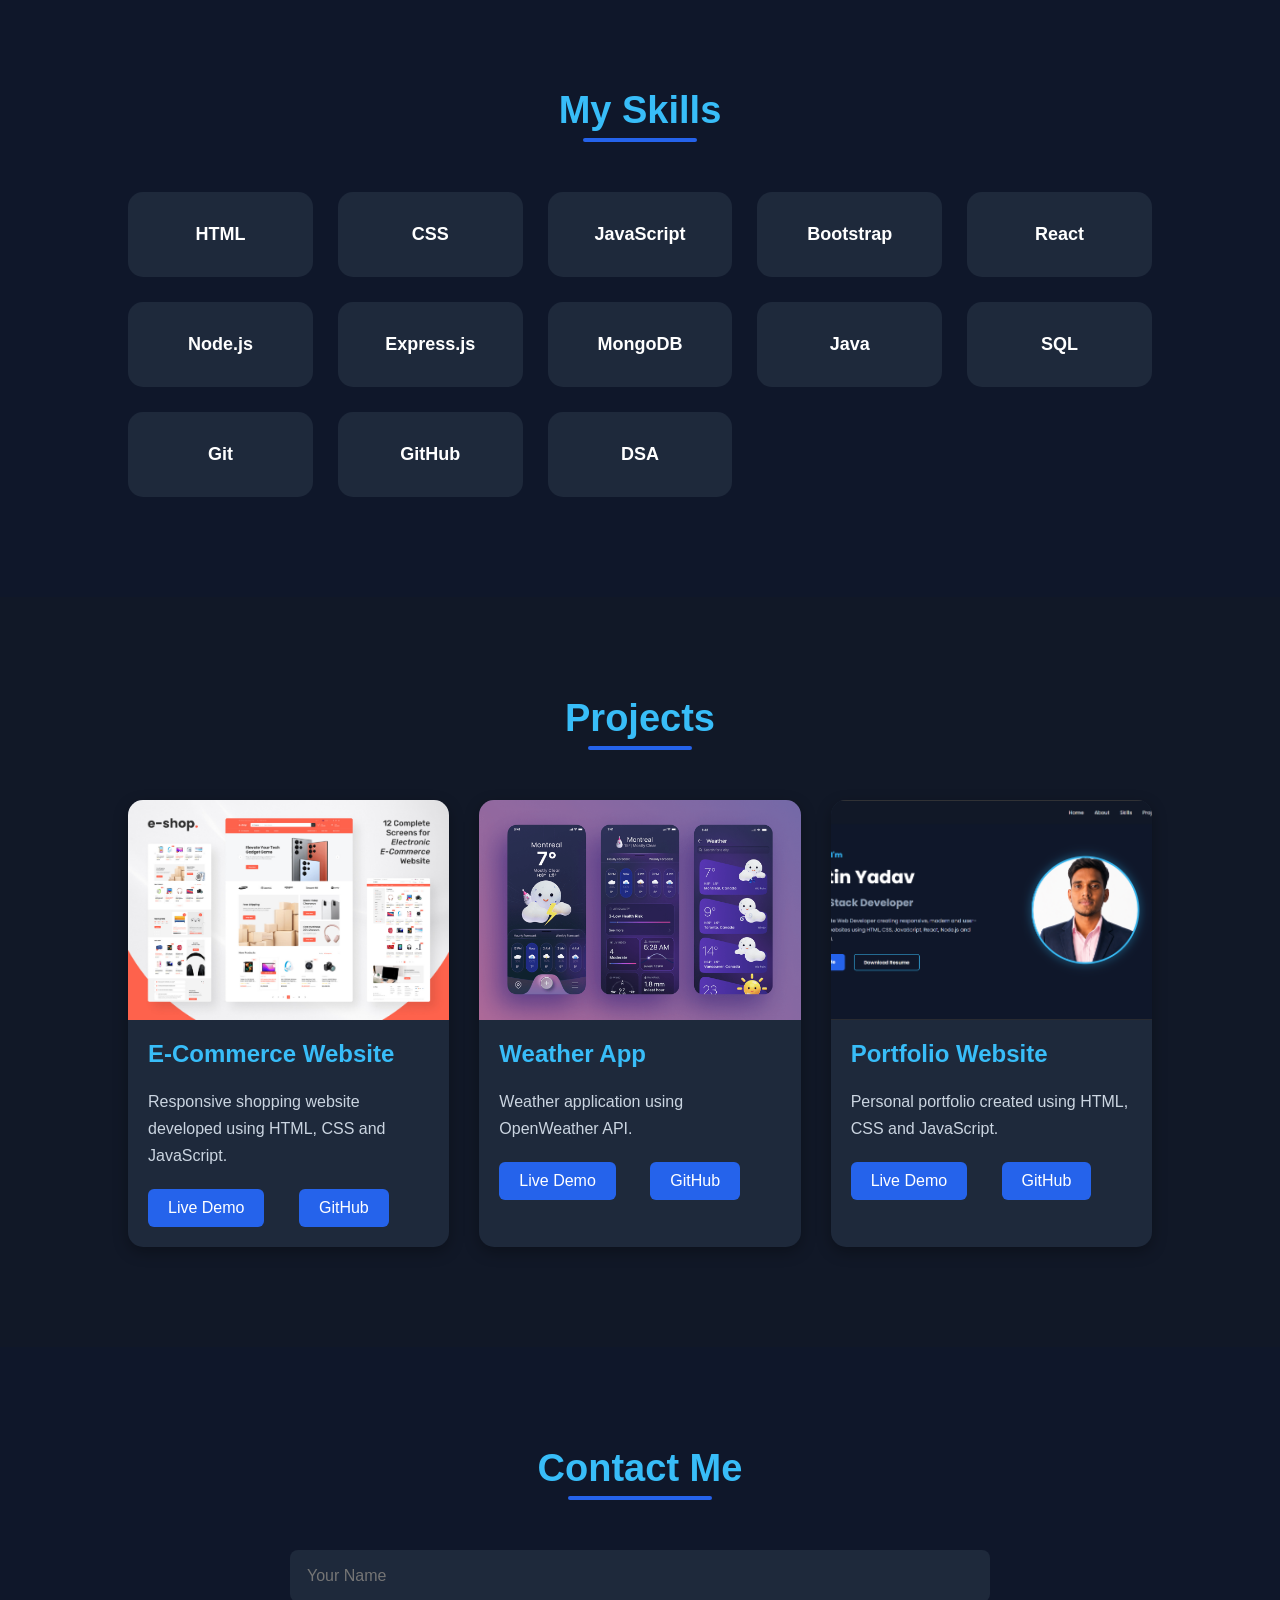
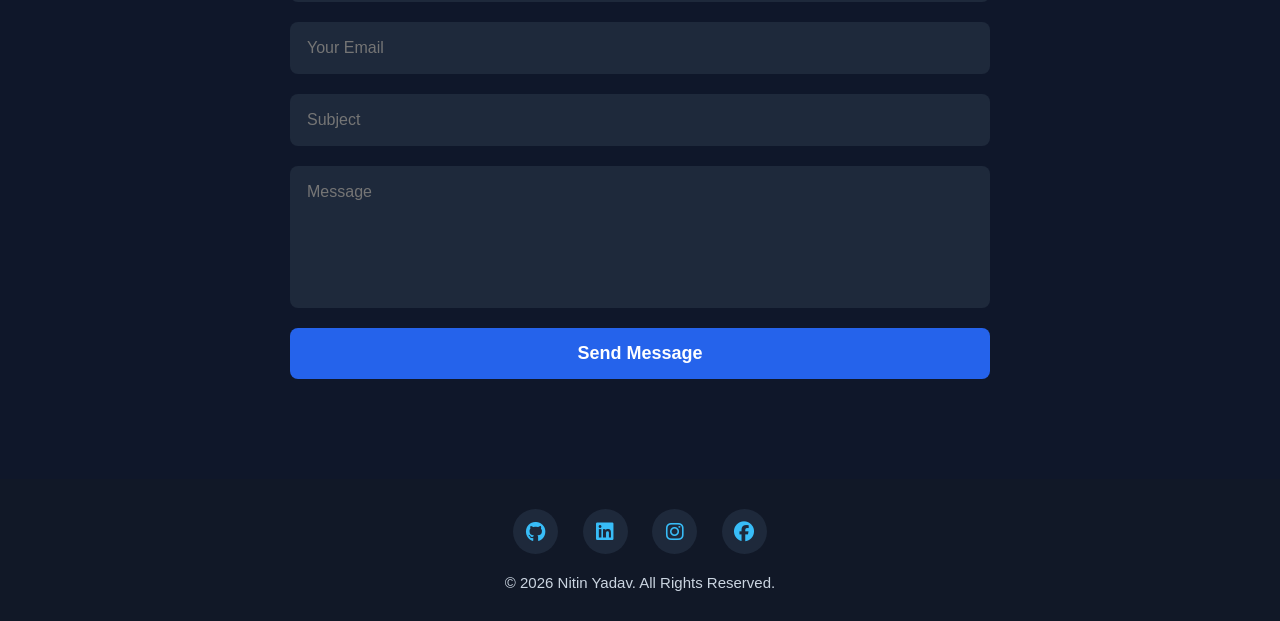
==== commit 02a05d7b: "Update index.html" ====
--- a/index.html
+++ b/index.html
@@ -151,9 +151,9 @@
 
             <div class="skill-box">Node.js</div>
 
-             <!--<div class="skill-box">Express.js</div>
-
-            <div class="skill-box">MongoDB</div> -->
+             <div class="skill-box">Express.js</div> 
+
+            <div class="skill-box">MongoDB</div>
 
             <div class="skill-box">Java</div>
 
